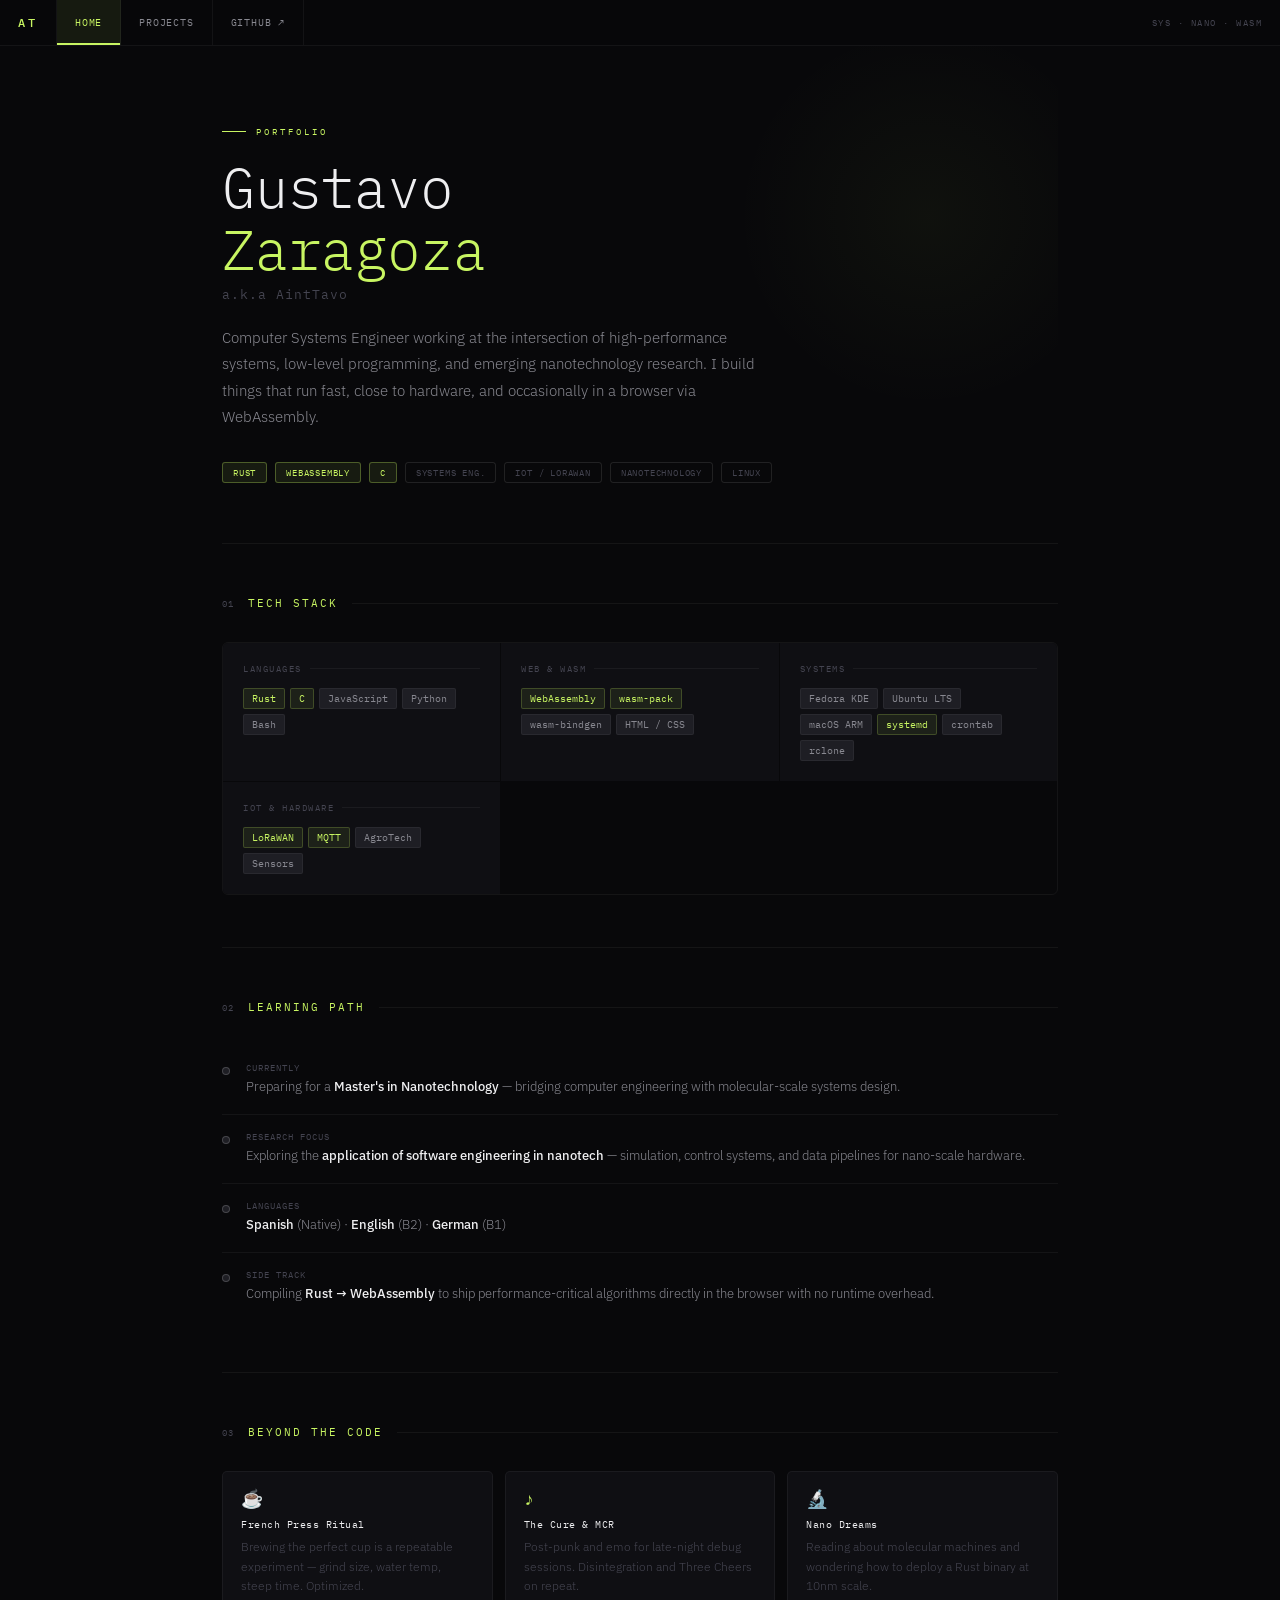
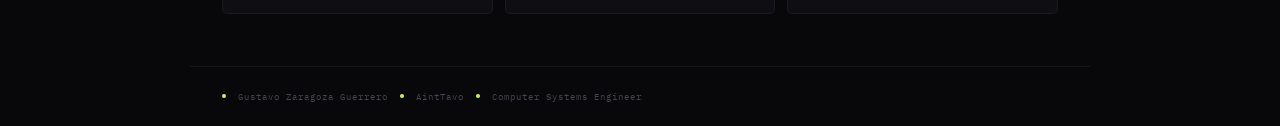
==== index.html @ f76c2859 "feat(UI): Responsivity initial, it needs more work" ====
<!DOCTYPE html>
<html lang="en">
<head>
<meta charset="UTF-8"/>
<meta name="viewport" content="width=device-width, initial-scale=1.0"/>
<title>AintTavo — Gustavo Zaragoza</title>
<link rel="icon" type="image/png" href="./docs/png/logo.png">
<link href="https://fonts.googleapis.com/css2?family=IBM+Plex+Mono:ital,wght@0,300;0,400;0,500;1,300&family=IBM+Plex+Sans:wght@300;400;500;600&display=swap" rel="stylesheet"/>
<link rel="stylesheet" href="css/index.css"/>
</head>
<body>

<header>
  <a class="logo" href="#" onclick="showPage('home');return false">AT</a>
  <nav class="nav-links">
    <a class="nav-link active" href="#" onclick="showPage('home');return false">Home</a>
    <a class="nav-link" href="#" onclick="showPage('projects');return false">Projects</a>
    <a class="nav-link" href="https://github.com/AintTavo" target="_blank">GitHub ↗</a>
  </nav>
  <div class="nav-right">SYS · NANO · WASM</div>
  <button class="burger-btn" id="burger-btn" aria-label="Menu" onclick="toggleBurger()">
    <span></span><span></span><span></span>
  </button>
</header>

<!-- Mobile overlay menu -->
<div class="mobile-menu" id="mobile-menu">
  <a class="mobile-menu-link active" href="#" id="mob-home" onclick="mobileNav('home');return false">Home</a>
  <a class="mobile-menu-link" href="#" id="mob-projects" onclick="mobileNav('projects');return false">Projects</a>
  <a class="mobile-menu-link" href="https://github.com/AintTavo" target="_blank">GitHub ↗</a>
</div>

<!-- ══════════════ HOME ══════════════ -->
<div id="page-home" class="page active">
<div class="home-wrap">

  <section class="hero">
    <div class="hero-tag">Portfolio</div>
    <div class="hero-name">Gustavo<br><span>Zaragoza</span></div>
    <div class="hero-aka">a.k.a AintTavo</div>
    <p class="hero-desc">
      Computer Systems Engineer working at the intersection of high-performance systems, low-level programming, and emerging nanotechnology research. I build things that run fast, close to hardware, and occasionally in a browser via WebAssembly.
    </p>
    <div class="hero-badges">
      <span class="badge hi">Rust</span>
      <span class="badge hi">WebAssembly</span>
      <span class="badge hi">C</span>
      <span class="badge">Systems Eng.</span>
      <span class="badge">IoT / LoRaWAN</span>
      <span class="badge">Nanotechnology</span>
      <span class="badge">Linux</span>
    </div>
  </section>

  <section class="section">
    <div class="sec-header">
      <span class="sec-num">01</span>
      <span class="sec-title">Tech Stack</span>
      <div class="sec-line"></div>
    </div>
    <div class="skills-grid">
      <div class="skill-block fade-up">
        <div class="skill-block-title">Languages</div>
        <div class="skill-tags">
          <span class="skill-tag accent">Rust</span>
          <span class="skill-tag accent">C</span>
          <span class="skill-tag">JavaScript</span>
          <span class="skill-tag">Python</span>
          <span class="skill-tag">Bash</span>
        </div>
      </div>
      <div class="skill-block fade-up">
        <div class="skill-block-title">Web & WASM</div>
        <div class="skill-tags">
          <span class="skill-tag accent">WebAssembly</span>
          <span class="skill-tag accent">wasm-pack</span>
          <span class="skill-tag">wasm-bindgen</span>
          <span class="skill-tag">HTML / CSS</span>
        </div>
      </div>
      <div class="skill-block fade-up">
        <div class="skill-block-title">Systems</div>
        <div class="skill-tags">
          <span class="skill-tag">Fedora KDE</span>
          <span class="skill-tag">Ubuntu LTS</span>
          <span class="skill-tag">macOS ARM</span>
          <span class="skill-tag accent">systemd</span>
          <span class="skill-tag">crontab</span>
          <span class="skill-tag">rclone</span>
        </div>
      </div>
      <div class="skill-block fade-up">
        <div class="skill-block-title">IoT & Hardware</div>
        <div class="skill-tags">
          <span class="skill-tag accent">LoRaWAN</span>
          <span class="skill-tag accent">MQTT</span>
          <span class="skill-tag">AgroTech</span>
          <span class="skill-tag">Sensors</span>
        </div>
      </div>
    </div>
  </section>

  <section class="section">
    <div class="sec-header">
      <span class="sec-num">02</span>
      <span class="sec-title">Learning Path</span>
      <div class="sec-line"></div>
    </div>
    <div class="path-list">
      <div class="path-item fade-up">
        <div class="path-dot"></div>
        <div>
          <div class="path-label">Currently</div>
          <div class="path-text">Preparing for a <strong>Master's in Nanotechnology</strong> — bridging computer engineering with molecular-scale systems design.</div>
        </div>
      </div>
      <div class="path-item fade-up">
        <div class="path-dot"></div>
        <div>
          <div class="path-label">Research Focus</div>
          <div class="path-text">Exploring the <strong>application of software engineering in nanotech</strong> — simulation, control systems, and data pipelines for nano-scale hardware.</div>
        </div>
      </div>
      <div class="path-item fade-up">
        <div class="path-dot"></div>
        <div>
          <div class="path-label">Languages</div>
          <div class="path-text"><strong>Spanish</strong> (Native) · <strong>English</strong> (B2) · <strong>German</strong> (B1)</div>
        </div>
      </div>
      <div class="path-item fade-up">
        <div class="path-dot"></div>
        <div>
          <div class="path-label">Side Track</div>
          <div class="path-text">Compiling <strong>Rust → WebAssembly</strong> to ship performance-critical algorithms directly in the browser with no runtime overhead.</div>
        </div>
      </div>
    </div>
  </section>

  <section class="section">
    <div class="sec-header">
      <span class="sec-num">03</span>
      <span class="sec-title">Beyond the Code</span>
      <div class="sec-line"></div>
    </div>
    <div class="beyond-grid">
      <div class="beyond-card fade-up">
        <div class="beyond-icon">☕</div>
        <div class="beyond-title">French Press Ritual</div>
        <div class="beyond-text">Brewing the perfect cup is a repeatable experiment — grind size, water temp, steep time. Optimized.</div>
      </div>
      <div class="beyond-card fade-up">
        <div class="beyond-icon">♪</div>
        <div class="beyond-title">The Cure & MCR</div>
        <div class="beyond-text">Post-punk and emo for late-night debug sessions. Disintegration and Three Cheers on repeat.</div>
      </div>
      <div class="beyond-card fade-up">
        <div class="beyond-icon">🔬</div>
        <div class="beyond-title">Nano Dreams</div>
        <div class="beyond-text">Reading about molecular machines and wondering how to deploy a Rust binary at 10nm scale.</div>
      </div>
    </div>
  </section>

</div>
<div class="footer">
  <div class="footer-dot"></div>
  <span>Gustavo Zaragoza Guerrero</span>
  <div class="footer-dot"></div>
  <span>AintTavo</span>
  <div class="footer-dot"></div>
  <span>Computer Systems Engineer</span>
</div>
</div>

<!-- ══════════════ PROJECTS ══════════════ -->
<div id="page-projects" class="page">
<div class="proj-wrap">

  <div class="proj-header">
    <div class="proj-header-tag">Projects</div>
    <h1>WASM &amp; Systems</h1>
    <p>High-performance modules compiled from Rust, running in the browser.</p>
  </div>

  <div id="proj-grid" class="proj-grid">
    <!-- populated by JS -->
  </div>

</div>
</div>

<script src="./js/index.js"></script>
</body>
</html>
---- css/index.css ----
*,*::before,*::after{box-sizing:border-box;margin:0;padding:0}
:root{
  --bg:#08080a;--s1:#0f0f13;--s2:#161619;--s3:#1e1e24;
  --b0:rgba(255,255,255,0.05);--b1:rgba(255,255,255,0.10);--b2:rgba(255,255,255,0.18);
  --acc:#c8f562;--acc2:#a8d040;--acc-d:rgba(200,245,98,0.08);--acc-d2:rgba(200,245,98,0.14);
  --txt:#eeeef0;--txt2:#888890;--txt3:#444450;
  --mono:'IBM Plex Mono',monospace;--sans:'IBM Plex Sans',sans-serif;
}
html{scroll-behavior:smooth}
body{background:var(--bg);color:var(--txt);font-family:var(--sans);min-height:100vh;overflow-x:hidden}

/* ── NAV ── */
header{
  position:sticky;top:0;z-index:100;
  display:flex;align-items:center;
  border-bottom:1px solid var(--b0);background:rgba(8,8,10,0.92);
  backdrop-filter:blur(14px);height:46px;flex-shrink:0;
}
.logo{padding:0 18px;font-family:var(--mono);font-size:12px;font-weight:500;color:var(--acc);letter-spacing:3px;text-transform:uppercase;border-right:1px solid var(--b0);height:100%;display:flex;align-items:center;flex-shrink:0;text-decoration:none}
.nav-links{display:flex;height:100%}
.nav-link{padding:0 18px;font-family:var(--mono);font-size:10px;color:var(--txt2);text-decoration:none;border-right:1px solid var(--b0);height:100%;letter-spacing:0.8px;transition:all 0.13s;text-transform:uppercase;display:flex;align-items:center;position:relative}
.nav-link:hover{color:var(--txt);background:var(--b0)}
.nav-link.active{color:var(--acc);background:var(--acc-d)}
.nav-link.active::after{content:'';position:absolute;bottom:0;left:0;right:0;height:2px;background:var(--acc)}
.nav-right{margin-left:auto;padding:0 18px;font-family:var(--mono);font-size:9px;color:var(--txt3);letter-spacing:1.5px}

/* ── PAGES ── */
.page{display:none}.page.active{display:block}

/* ════════════════════════════════
   HOME PAGE
════════════════════════════════ */
.home-wrap{
  max-width:900px;margin:0 auto;padding:0 2rem;
}

/* HERO */
.hero{
  padding:80px 0 60px;
  border-bottom:1px solid var(--b0);
  position:relative;
  overflow:hidden;
}
.hero::before{
  content:'';position:absolute;top:-40px;right:-80px;
  width:420px;height:420px;
  background:radial-gradient(circle, rgba(200,245,98,0.04) 0%, transparent 65%);
  pointer-events:none;
}
.hero-tag{
  font-family:var(--mono);font-size:9px;color:var(--acc);
  letter-spacing:3px;text-transform:uppercase;margin-bottom:20px;
  display:flex;align-items:center;gap:10px;
}
.hero-tag::before{content:'';width:24px;height:1px;background:var(--acc)}
.hero-name{
  font-family:var(--mono);font-size:clamp(32px,5vw,56px);font-weight:300;
  color:var(--txt);letter-spacing:-1px;line-height:1.1;margin-bottom:6px;
}
.hero-name span{color:var(--acc)}
.hero-aka{
  font-family:var(--mono);font-size:13px;color:var(--txt3);
  letter-spacing:1px;margin-bottom:22px;
}
.hero-desc{
  font-family:var(--sans);font-size:15px;color:var(--txt2);
  max-width:560px;line-height:1.75;font-weight:300;
  margin-bottom:32px;
}
.hero-badges{display:flex;gap:8px;flex-wrap:wrap}
.badge{
  font-family:var(--mono);font-size:9px;letter-spacing:0.8px;text-transform:uppercase;
  padding:4px 10px;border-radius:3px;border:1px solid var(--b1);color:var(--txt3);
  transition:all 0.13s;
}
.badge.hi{border-color:rgba(200,245,98,0.3);color:var(--acc);background:var(--acc-d)}

/* SECTION */
.section{padding:52px 0;border-bottom:1px solid var(--b0)}
.section:last-child{border-bottom:none}
.sec-header{display:flex;align-items:center;gap:14px;margin-bottom:32px}
.sec-num{font-family:var(--mono);font-size:9px;color:var(--txt3);letter-spacing:1px}
.sec-title{font-family:var(--mono);font-size:11px;color:var(--acc);letter-spacing:2px;text-transform:uppercase}
.sec-line{flex:1;height:1px;background:var(--b0)}

/* SKILLS GRID */
.skills-grid{display:grid;grid-template-columns:repeat(auto-fit,minmax(220px,1fr));gap:1px;border:1px solid var(--b0);border-radius:6px;overflow:hidden}
.skill-block{
  background:var(--s1);padding:20px;
  transition:background 0.13s;
}
.skill-block:hover{background:var(--s2)}
.skill-block-title{
  font-family:var(--mono);font-size:9px;color:var(--txt3);
  letter-spacing:1.5px;text-transform:uppercase;margin-bottom:14px;
  display:flex;align-items:center;gap:8px;
}
.skill-block-title::after{content:'';flex:1;height:1px;background:var(--b0)}
.skill-tags{display:flex;flex-wrap:wrap;gap:5px}
.skill-tag{
  font-family:var(--mono);font-size:10px;color:var(--txt2);
  background:var(--s3);border:1px solid var(--b0);
  padding:3px 8px;border-radius:2px;transition:all 0.12s;
}
.skill-tag.accent{color:var(--acc);border-color:rgba(200,245,98,0.2);background:var(--acc-d)}
.skill-tag:hover{border-color:var(--b2);color:var(--txt)}

/* LEARNING PATH */
.path-list{display:flex;flex-direction:column;gap:0}
.path-item{
  display:flex;align-items:flex-start;gap:16px;
  padding:16px 0;border-bottom:1px solid var(--b0);
}
.path-item:last-child{border-bottom:none}
.path-dot{
  width:8px;height:8px;border-radius:50%;background:var(--s3);
  border:1px solid var(--b2);flex-shrink:0;margin-top:5px;
  transition:all 0.13s;
}
.path-item:hover .path-dot{background:var(--acc);border-color:var(--acc)}
.path-label{font-family:var(--mono);font-size:9px;color:var(--txt3);letter-spacing:1px;text-transform:uppercase;margin-bottom:4px}
.path-text{font-family:var(--sans);font-size:13px;color:var(--txt2);font-weight:300;line-height:1.6}
.path-text strong{color:var(--txt);font-weight:500}

/* BEYOND */
.beyond-grid{display:grid;grid-template-columns:repeat(auto-fit,minmax(200px,1fr));gap:12px}
.beyond-card{
  background:var(--s1);border:1px solid var(--b0);border-radius:5px;
  padding:18px;transition:all 0.13s;
}
.beyond-card:hover{border-color:var(--b1);background:var(--s2)}
.beyond-icon{font-family:var(--mono);font-size:18px;color:var(--acc);margin-bottom:10px;line-height:1}
.beyond-title{font-family:var(--mono);font-size:10px;color:var(--txt);letter-spacing:0.5px;margin-bottom:6px}
.beyond-text{font-family:var(--sans);font-size:12px;color:var(--txt3);font-weight:300;line-height:1.6}

/* FOOTER */
.footer{
  border-top:1px solid var(--b0);padding:24px 2rem;
  display:flex;align-items:center;gap:12px;
  font-family:var(--mono);font-size:9px;color:var(--txt3);letter-spacing:1px;
  max-width:900px;margin:0 auto;
}
.footer-dot{width:4px;height:4px;border-radius:50%;background:var(--acc)}

/* ════════════════════════════════
   PROJECTS PAGE
════════════════════════════════ */
.proj-wrap{max-width:900px;margin:0 auto;padding:0 2rem}
.proj-header{padding:48px 0 36px;border-bottom:1px solid var(--b0)}
.proj-header-tag{font-family:var(--mono);font-size:9px;color:var(--acc);letter-spacing:3px;text-transform:uppercase;margin-bottom:14px;display:flex;align-items:center;gap:10px}
.proj-header-tag::before{content:'';width:24px;height:1px;background:var(--acc)}
.proj-header h1{font-family:var(--mono);font-size:28px;font-weight:300;color:var(--txt);letter-spacing:-0.5px;margin-bottom:8px}
.proj-header p{font-family:var(--sans);font-size:13px;color:var(--txt3);font-weight:300}

.proj-grid{padding:32px 0;display:flex;flex-direction:column;gap:1px;border:1px solid var(--b0);border-radius:6px;overflow:hidden;margin-top:28px}
.proj-card{
  background:var(--s1);padding:22px 24px;
  display:flex;align-items:center;gap:20px;
  transition:background 0.13s;text-decoration:none;color:inherit;
  border-bottom:1px solid var(--b0);position:relative;overflow:hidden;
}
.proj-card:last-child{border-bottom:none}
.proj-card::after{
  content:'';position:absolute;left:0;top:0;bottom:0;width:2px;
  background:var(--acc);transform:scaleY(0);transition:transform 0.15s;transform-origin:bottom;
}
.proj-card:hover{background:var(--s2)}
.proj-card:hover::after{transform:scaleY(1)}
.proj-icon{
  width:40px;height:40px;border-radius:4px;
  background:var(--s3);border:1px solid var(--b1);
  display:flex;align-items:center;justify-content:center;
  font-family:var(--mono);font-size:11px;color:var(--acc);
  flex-shrink:0;transition:all 0.13s;letter-spacing:0.5px;
}
.proj-card:hover .proj-icon{border-color:rgba(200,245,98,0.3);background:var(--acc-d)}
.proj-info{flex:1;min-width:0}
.proj-name{font-family:var(--mono);font-size:13px;color:var(--txt);font-weight:500;margin-bottom:4px;letter-spacing:0.2px}
.proj-desc{font-family:var(--sans);font-size:12px;color:var(--txt3);font-weight:300;line-height:1.5;white-space:nowrap;overflow:hidden;text-overflow:ellipsis}
.proj-tags{display:flex;gap:5px;margin-top:7px;flex-wrap:wrap}
.proj-tag{font-family:var(--mono);font-size:8px;color:var(--txt3);background:var(--s3);border:1px solid var(--b0);padding:2px 7px;border-radius:2px;letter-spacing:0.5px;text-transform:uppercase}
.proj-tag.wasm{color:var(--acc);border-color:rgba(200,245,98,0.2);background:var(--acc-d)}
.proj-arrow{font-family:var(--mono);font-size:16px;color:var(--txt3);flex-shrink:0;transition:all 0.13s}
.proj-card:hover .proj-arrow{color:var(--acc);transform:translateX(3px)}
.proj-empty{padding:48px 24px;text-align:center;font-family:var(--mono);font-size:11px;color:var(--txt3);line-height:2;letter-spacing:0.5px}

/* ── ANIMATIONS ── */
@keyframes fadeUp{from{opacity:0;transform:translateY(12px)}to{opacity:1;transform:translateY(0)}}
.fade-up{opacity:0;animation:fadeUp 0.4s ease forwards}
.fade-up:nth-child(1){animation-delay:0.05s}
.fade-up:nth-child(2){animation-delay:0.12s}
.fade-up:nth-child(3){animation-delay:0.19s}
.fade-up:nth-child(4){animation-delay:0.26s}
.fade-up:nth-child(5){animation-delay:0.33s}
.fade-up:nth-child(6){animation-delay:0.40s}

/* ── BURGER MENU ── */
.burger-btn{
  display:none;flex-direction:column;justify-content:center;align-items:center;
  width:46px;height:46px;cursor:pointer;border:none;background:transparent;
  gap:5px;flex-shrink:0;margin-left:auto;
}
.burger-btn span{
  display:block;width:18px;height:1px;background:var(--txt2);
  transition:all 0.2s ease;transform-origin:center;
}
.burger-btn.open span:nth-child(1){transform:translateY(6px) rotate(45deg)}
.burger-btn.open span:nth-child(2){opacity:0;transform:scaleX(0)}
.burger-btn.open span:nth-child(3){transform:translateY(-6px) rotate(-45deg)}

.mobile-menu{
  display:none;position:fixed;top:46px;left:0;right:0;bottom:0;
  background:rgba(8,8,10,0.97);backdrop-filter:blur(20px);
  z-index:99;flex-direction:column;padding:0;
  border-top:1px solid var(--b0);
  overflow-y:auto;
}
.mobile-menu.open{display:flex}
.mobile-menu-link{
  padding:18px 24px;font-family:var(--mono);font-size:11px;
  color:var(--txt2);text-decoration:none;letter-spacing:1.5px;
  text-transform:uppercase;border-bottom:1px solid var(--b0);
  display:flex;align-items:center;gap:12px;transition:all 0.13s;
}
.mobile-menu-link:hover,.mobile-menu-link.active{color:var(--acc);background:var(--acc-d)}
.mobile-menu-link::before{content:'→';color:var(--txt3);font-size:10px;transition:color 0.13s}
.mobile-menu-link:hover::before,.mobile-menu-link.active::before{color:var(--acc)}

/* ── RESPONSIVE: TABLET (768px) ── */
@media (max-width:900px){
  .home-wrap,.proj-wrap{padding:0 1.25rem}
  .hero{padding:52px 0 40px}
  .hero-name{font-size:clamp(28px,6vw,44px)}
  .skills-grid{grid-template-columns:repeat(2,1fr)}
  .beyond-grid{grid-template-columns:repeat(2,1fr)}
  .footer{flex-wrap:wrap;gap:8px}
}

/* ── RESPONSIVE: MOBILE (640px) ── */
@media (max-width:640px){
  /* Nav: show burger, hide desktop links */
  .nav-links{display:none}
  .nav-right{display:none}
  .burger-btn{display:flex}

  .home-wrap,.proj-wrap{padding:0 1rem}

  .hero{padding:36px 0 28px}
  .hero-name{font-size:clamp(26px,8vw,40px)}
  .hero-desc{font-size:13px}
  .hero-badges{gap:6px}

  .section{padding:32px 0}
  .skills-grid{grid-template-columns:1fr}
  .beyond-grid{grid-template-columns:1fr}

  .proj-header{padding:32px 0 24px}
  .proj-header h1{font-size:20px}
  .proj-card{padding:16px}
  .proj-desc{white-space:normal}

  .footer{padding:16px 1rem;flex-wrap:wrap;gap:8px}
}
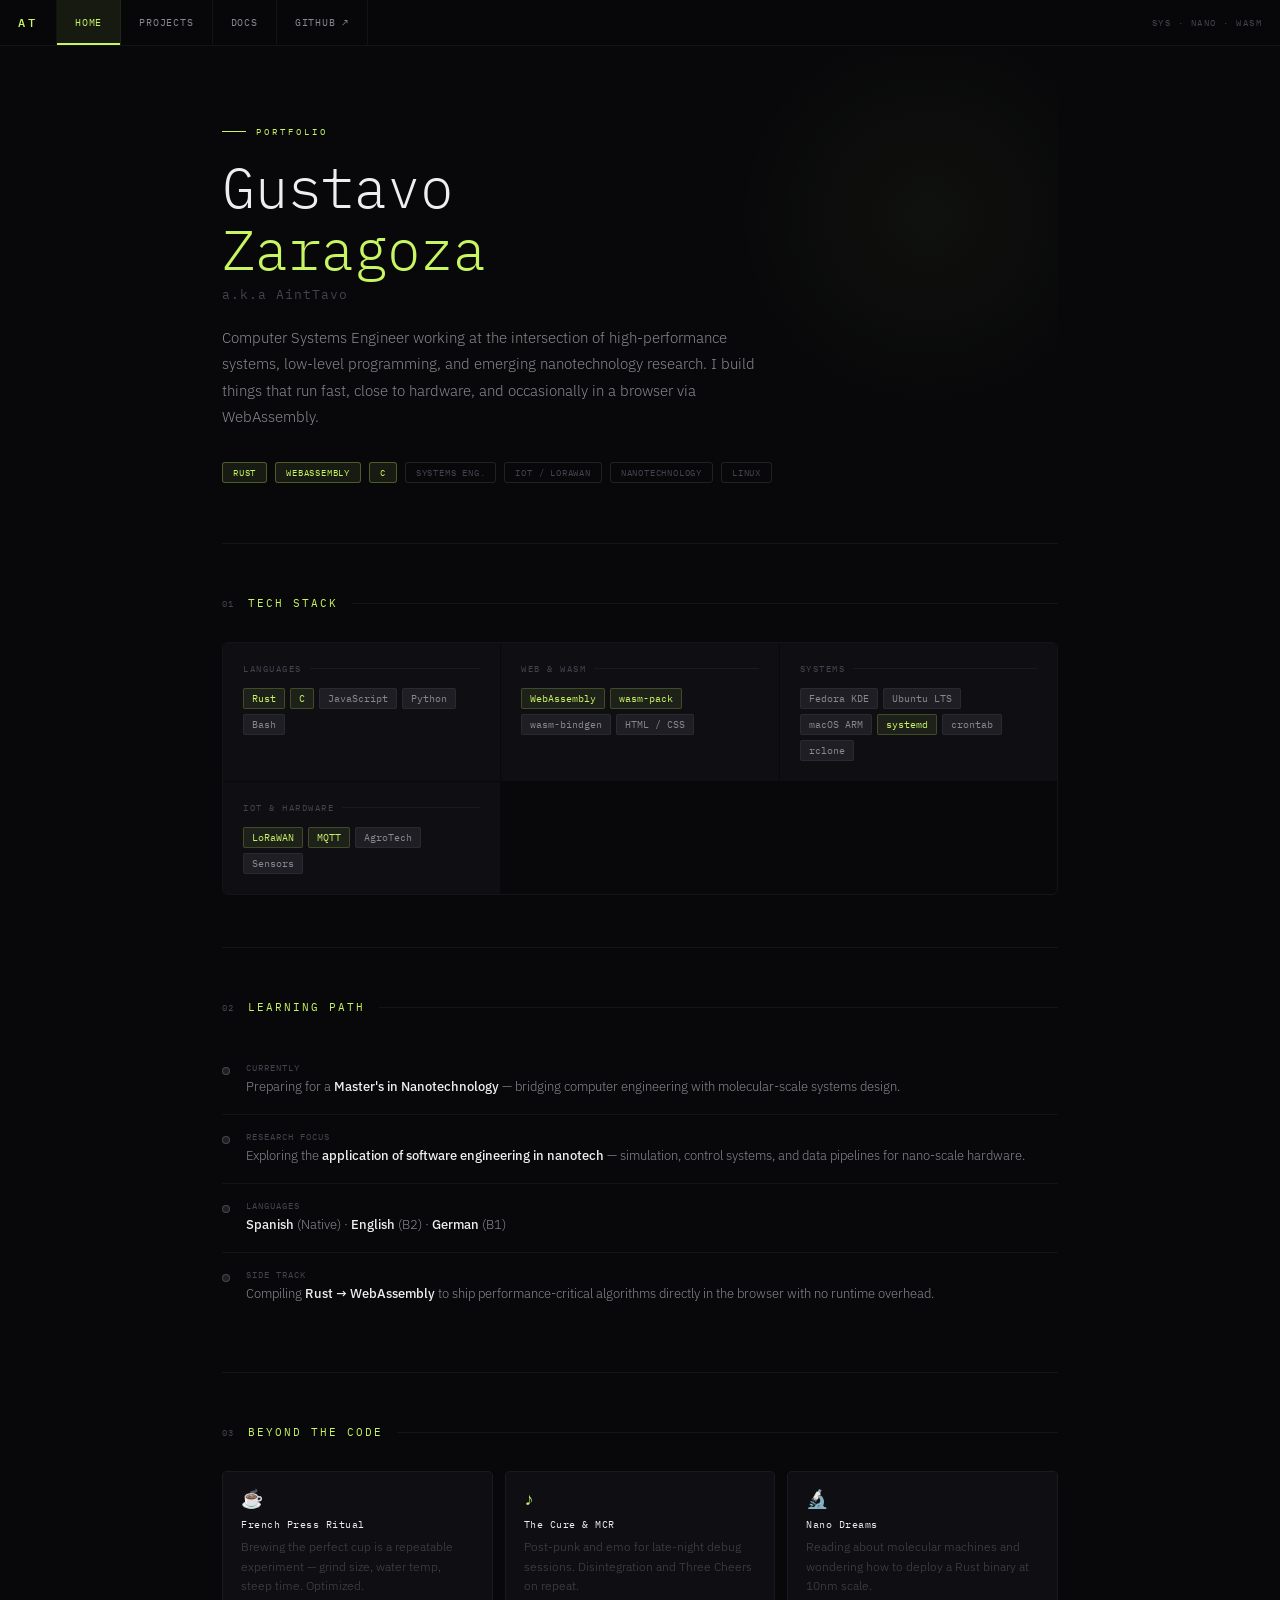
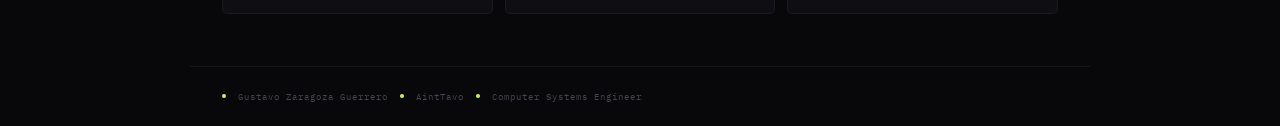
==== commit 350874c7: "feat: Docs" ====
--- a/index.html
+++ b/index.html
@@ -15,6 +15,7 @@
   <nav class="nav-links">
     <a class="nav-link active" href="#" onclick="showPage('home');return false">Home</a>
     <a class="nav-link" href="#" onclick="showPage('projects');return false">Projects</a>
+    <a class="nav-link" href="#" onclick="showPage('docs');return false">Docs</a>
     <a class="nav-link" href="https://github.com/AintTavo" target="_blank">GitHub ↗</a>
   </nav>
   <div class="nav-right">SYS · NANO · WASM</div>
@@ -27,6 +28,7 @@
 <div class="mobile-menu" id="mobile-menu">
   <a class="mobile-menu-link active" href="#" id="mob-home" onclick="mobileNav('home');return false">Home</a>
   <a class="mobile-menu-link" href="#" id="mob-projects" onclick="mobileNav('projects');return false">Projects</a>
+  <a class="mobile-menu-link" href="#" id="mob-docs" onclick="mobileNav('docs');return false">Docs</a>
   <a class="mobile-menu-link" href="https://github.com/AintTavo" target="_blank">GitHub ↗</a>
 </div>
 
@@ -192,6 +194,62 @@
 </div>
 </div>
 
+<!-- ══════════════ DOCS ══════════════ -->
+<div id="page-docs" class="page">
+<div class="docs-wrap">
+
+  <div class="docs-header">
+    <div class="docs-header-tag">Documents</div>
+    <h1>Curriculum &amp; Certifications</h1>
+    <p>Official documents, language certificates and technical credentials.</p>
+  </div>
+
+  <!-- CV BLOCK -->
+  <div class="cv-block">
+    <div class="cv-block-left">
+      <div class="cv-icon-wrap">
+        <img src="./docs/png/cv-icon.png" alt="CV" class="cv-logo" onerror="this.style.display='none';this.nextElementSibling.style.display='flex'"/>
+        <div class="cv-logo-fallback">CV</div>
+      </div>
+      <div class="cv-meta">
+        <div class="cv-label">Curriculum Vitae</div>
+        <div class="cv-name">Gustavo Zaragoza Guerrero</div>
+        <div class="cv-desc">Computer Systems Engineer · Rust · IoT</div>
+      </div>
+    </div>
+    <a class="cv-btn" href="./docs/pdf/cv.pdf" target="_blank">
+      <span class="cv-btn-icon">↓</span>
+      <span>Open CV</span>
+    </a>
+  </div>
+
+  <!-- LANGUAGE CERTS -->
+  <div class="docs-section">
+    <div class="docs-sec-header">
+      <span class="docs-sec-num">01</span>
+      <span class="docs-sec-title">Language Certificates</span>
+      <div class="docs-sec-line"></div>
+    </div>
+    <div id="lang-cert-grid" class="cert-grid">
+      <!-- populated by JS -->
+    </div>
+  </div>
+
+  <!-- TECHNICAL CERTS -->
+  <div class="docs-section">
+    <div class="docs-sec-header">
+      <span class="docs-sec-num">02</span>
+      <span class="docs-sec-title">Certifications</span>
+      <div class="docs-sec-line"></div>
+    </div>
+    <div id="tech-cert-grid" class="cert-grid">
+      <!-- populated by JS -->
+    </div>
+  </div>
+
+</div>
+</div>
+
 <script src="./js/index.js"></script>
 </body>
 </html>
--- a/css/index.css
+++ b/css/index.css
@@ -260,4 +260,126 @@
   .proj-desc{white-space:normal}
 
   .footer{padding:16px 1rem;flex-wrap:wrap;gap:8px}
+}
+/* ════════════════════════════════
+   DOCS PAGE
+════════════════════════════════ */
+.docs-wrap{max-width:900px;margin:0 auto;padding:0 2rem}
+
+.docs-header{padding:48px 0 36px;border-bottom:1px solid var(--b0)}
+.docs-header-tag{font-family:var(--mono);font-size:9px;color:var(--acc);letter-spacing:3px;text-transform:uppercase;margin-bottom:14px;display:flex;align-items:center;gap:10px}
+.docs-header-tag::before{content:'';width:24px;height:1px;background:var(--acc)}
+.docs-header h1{font-family:var(--mono);font-size:28px;font-weight:300;color:var(--txt);letter-spacing:-0.5px;margin-bottom:8px}
+.docs-header p{font-family:var(--sans);font-size:13px;color:var(--txt3);font-weight:300}
+
+/* ── CV BLOCK ── */
+.cv-block{
+  margin:32px 0 0;
+  background:var(--s1);border:1px solid var(--b1);border-radius:6px;
+  padding:28px 32px;
+  display:flex;align-items:center;gap:24px;
+  position:relative;overflow:hidden;
+  transition:border-color 0.15s;
+}
+.cv-block::before{
+  content:'';position:absolute;left:0;top:0;bottom:0;width:3px;
+  background:var(--acc);border-radius:3px 0 0 3px;
+}
+.cv-block:hover{border-color:rgba(200,245,98,0.25)}
+.cv-block-left{display:flex;align-items:center;gap:20px;flex:1;min-width:0}
+
+.cv-icon-wrap{flex-shrink:0;width:56px;height:56px;position:relative}
+.cv-logo{width:56px;height:56px;object-fit:contain;border-radius:6px;display:block}
+.cv-logo-fallback{
+  display:none;width:56px;height:56px;
+  background:var(--s3);border:1px solid var(--b1);border-radius:6px;
+  font-family:var(--mono);font-size:13px;font-weight:500;color:var(--acc);
+  align-items:center;justify-content:center;letter-spacing:1px;
+}
+
+.cv-meta{min-width:0}
+.cv-label{font-family:var(--mono);font-size:8px;color:var(--txt3);letter-spacing:2px;text-transform:uppercase;margin-bottom:5px}
+.cv-name{font-family:var(--mono);font-size:16px;font-weight:500;color:var(--txt);letter-spacing:0.2px;margin-bottom:5px}
+.cv-desc{font-family:var(--sans);font-size:12px;color:var(--txt3);font-weight:300;white-space:nowrap;overflow:hidden;text-overflow:ellipsis}
+
+.cv-btn{
+  flex-shrink:0;
+  display:flex;align-items:center;gap:8px;
+  padding:10px 24px;border-radius:4px;
+  border:1px solid var(--acc);
+  background:var(--acc-d);
+  color:var(--acc);
+  font-family:var(--mono);font-size:10px;font-weight:500;
+  letter-spacing:1px;text-transform:uppercase;text-decoration:none;
+  transition:all 0.14s;
+}
+.cv-btn:hover{background:var(--acc);color:#000}
+.cv-btn-icon{font-size:14px;line-height:1;transition:transform 0.14s}
+.cv-btn:hover .cv-btn-icon{transform:translateY(2px)}
+
+/* ── DOCS SECTIONS ── */
+.docs-section{padding:40px 0;border-top:1px solid var(--b0)}
+.docs-sec-header{display:flex;align-items:center;gap:14px;margin-bottom:24px}
+.docs-sec-num{font-family:var(--mono);font-size:9px;color:var(--txt3);letter-spacing:1px}
+.docs-sec-title{font-family:var(--mono);font-size:11px;color:var(--acc);letter-spacing:2px;text-transform:uppercase}
+.docs-sec-line{flex:1;height:1px;background:var(--b0)}
+
+/* ── CERT GRID ── */
+.cert-grid{
+  display:flex;flex-direction:column;gap:1px;
+  border:1px solid var(--b0);border-radius:6px;overflow:hidden;
+}
+.cert-card{
+  background:var(--s1);
+  display:flex;align-items:center;gap:18px;
+  padding:18px 22px;
+  text-decoration:none;color:inherit;
+  border-bottom:1px solid var(--b0);
+  transition:background 0.13s;
+  position:relative;overflow:hidden;
+}
+.cert-card:last-child{border-bottom:none}
+.cert-card::after{
+  content:'';position:absolute;left:0;top:0;bottom:0;width:2px;
+  background:var(--acc);transform:scaleY(0);transition:transform 0.15s;transform-origin:bottom;
+}
+.cert-card:hover{background:var(--s2)}
+.cert-card:hover::after{transform:scaleY(1)}
+
+.cert-logo-wrap{
+  flex-shrink:0;width:44px;height:44px;
+  background:var(--s3);border:1px solid var(--b1);border-radius:5px;
+  display:flex;align-items:center;justify-content:center;overflow:hidden;
+  transition:border-color 0.13s;
+}
+.cert-card:hover .cert-logo-wrap{border-color:rgba(200,245,98,0.3);background:var(--acc-d)}
+.cert-logo{width:32px;height:32px;object-fit:contain;display:block}
+.cert-logo-fallback{font-family:var(--mono);font-size:10px;color:var(--acc);letter-spacing:0.5px;text-align:center}
+
+.cert-info{flex:1;min-width:0}
+.cert-name{font-family:var(--mono);font-size:12px;color:var(--txt);font-weight:500;margin-bottom:4px;letter-spacing:0.2px}
+.cert-desc{font-family:var(--sans);font-size:12px;color:var(--txt3);font-weight:300;line-height:1.55}
+.cert-meta{display:flex;gap:6px;margin-top:6px;flex-wrap:wrap}
+.cert-tag{font-family:var(--mono);font-size:8px;color:var(--txt3);background:var(--s3);border:1px solid var(--b0);padding:2px 7px;border-radius:2px;letter-spacing:0.5px;text-transform:uppercase}
+.cert-tag.hi{color:var(--acc);border-color:rgba(200,245,98,0.2);background:var(--acc-d)}
+
+.cert-arrow{font-family:var(--mono);font-size:15px;color:var(--txt3);flex-shrink:0;transition:all 0.13s}
+.cert-card:hover .cert-arrow{color:var(--acc);transform:translateX(3px)}
+
+.cert-empty{padding:40px 24px;text-align:center;font-family:var(--mono);font-size:11px;color:var(--txt3);line-height:2;letter-spacing:0.5px}
+
+/* ── RESPONSIVE DOCS ── */
+@media (max-width:640px){
+  .docs-wrap{padding:0 1rem}
+  .docs-header{padding:32px 0 24px}
+  .docs-header h1{font-size:20px}
+  .cv-block{flex-direction:column;align-items:flex-start;padding:20px}
+  .cv-block-left{width:100%}
+  .cv-desc{white-space:normal}
+  .cv-btn{width:100%;justify-content:center}
+  .cert-card{padding:14px 16px}
+  .cert-desc{display:-webkit-box;-webkit-line-clamp:2;-webkit-box-orient:vertical;overflow:hidden}
+}
+@media (max-width:900px) and (min-width:641px){
+  .docs-wrap{padding:0 1.25rem}
 }
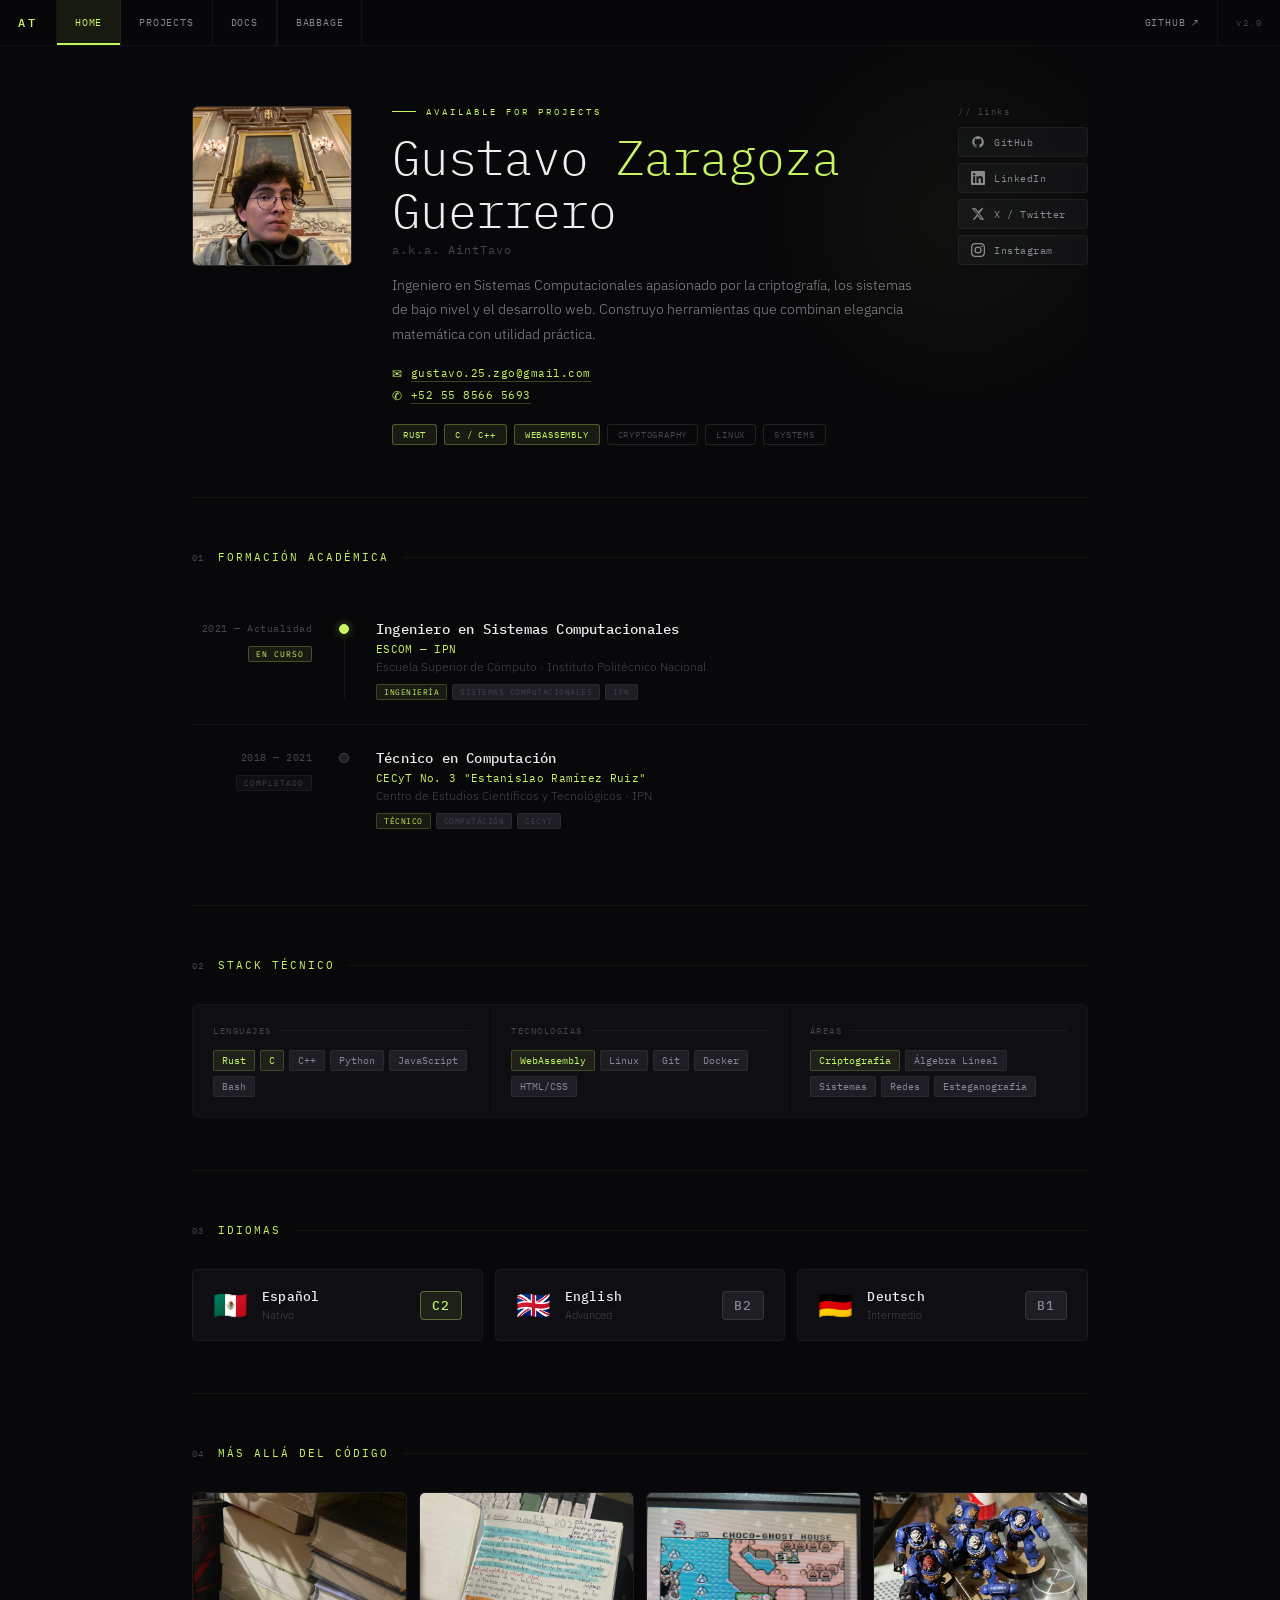
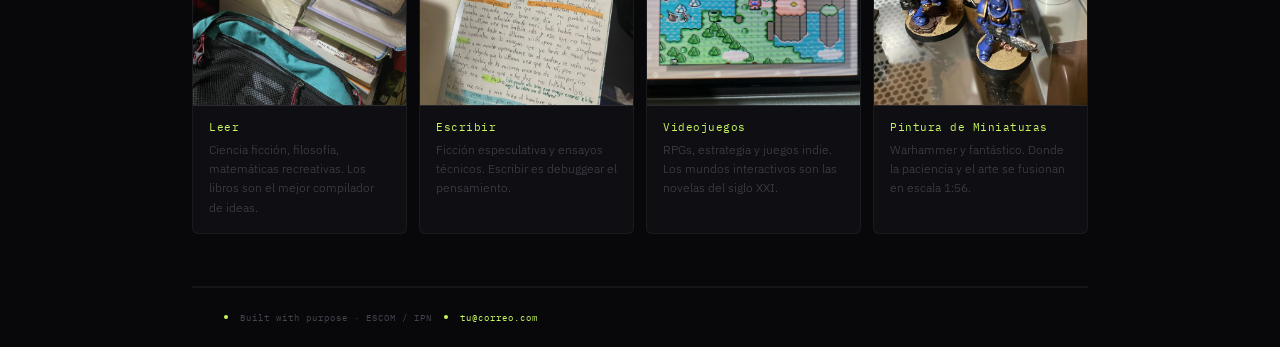
==== commit dcb39df0: "overhaul: v2.0 of the portafolio" ====
--- a/index.html
+++ b/index.html
@@ -1,253 +1,561 @@
 <!DOCTYPE html>
-<html lang="en">
+<html lang="es">
 <head>
-<meta charset="UTF-8"/>
-<meta name="viewport" content="width=device-width, initial-scale=1.0"/>
-<title>AintTavo — Gustavo Zaragoza</title>
-<link rel="icon" type="image/png" href="./docs/png/logo.png">
-<link href="https://fonts.googleapis.com/css2?family=IBM+Plex+Mono:ital,wght@0,300;0,400;0,500;1,300&family=IBM+Plex+Sans:wght@300;400;500;600&display=swap" rel="stylesheet"/>
-<link rel="stylesheet" href="css/index.css"/>
+  <meta charset="UTF-8"/>
+  <meta name="viewport" content="width=device-width,initial-scale=1"/>
+  <title>Portfolio</title>
+  <link rel="preconnect" href="https://fonts.googleapis.com"/>
+  <link rel="preconnect" href="https://fonts.gstatic.com" crossorigin/>
+  <link href="https://fonts.googleapis.com/css2?family=IBM+Plex+Mono:wght@300;400;500&family=IBM+Plex+Sans:wght@300;400;500&display=swap" rel="stylesheet"/>
+  <link rel="icon" type="image/png" href="./docs/png/logo.png">
+  <link rel="stylesheet" href="./css/index.css"/>
 </head>
 <body>
 
+<!-- ── NAV ── -->
 <header>
-  <a class="logo" href="#" onclick="showPage('home');return false">AT</a>
+  <a class="logo" href="#" onclick="showPage('home');return false;">AT</a>
   <nav class="nav-links">
-    <a class="nav-link active" href="#" onclick="showPage('home');return false">Home</a>
-    <a class="nav-link" href="#" onclick="showPage('projects');return false">Projects</a>
-    <a class="nav-link" href="#" onclick="showPage('docs');return false">Docs</a>
-    <a class="nav-link" href="https://github.com/AintTavo" target="_blank">GitHub ↗</a>
+    <a class="nav-link active" href="#">Home</a>
+    <a class="nav-link" href="#">Projects</a>
+    <a class="nav-link" href="#">Docs</a>
   </nav>
-  <div class="nav-right">SYS · NANO · WASM</div>
-  <button class="burger-btn" id="burger-btn" aria-label="Menu" onclick="toggleBurger()">
+  <!-- Charles Babbage bio tab -->
+  <a class="nav-link babbage-tab" href="#" onclick="showPage('babbage');return false;">Babbage</a>
+  <!-- Github link -->
+  <a class="nav-link nav-gh" href="https://github.com/" target="_blank">GitHub ↗</a>
+  <div class="nav-right">v2.0</div>
+  <button class="burger-btn" id="burger-btn" onclick="toggleBurger()" aria-label="Menu">
     <span></span><span></span><span></span>
   </button>
 </header>
 
-<!-- Mobile overlay menu -->
+<!-- ── MOBILE MENU ── -->
 <div class="mobile-menu" id="mobile-menu">
-  <a class="mobile-menu-link active" href="#" id="mob-home" onclick="mobileNav('home');return false">Home</a>
-  <a class="mobile-menu-link" href="#" id="mob-projects" onclick="mobileNav('projects');return false">Projects</a>
-  <a class="mobile-menu-link" href="#" id="mob-docs" onclick="mobileNav('docs');return false">Docs</a>
-  <a class="mobile-menu-link" href="https://github.com/AintTavo" target="_blank">GitHub ↗</a>
+  <a class="mobile-menu-link active" id="mob-home" href="#" onclick="mobileNav('home')">Home</a>
+  <a class="mobile-menu-link" id="mob-projects" href="#" onclick="mobileNav('projects')">Projects</a>
+  <a class="mobile-menu-link" id="mob-docs" href="#" onclick="mobileNav('docs')">Docs</a>
+  <a class="mobile-menu-link" id="mob-babbage" href="#" onclick="mobileNav('babbage')">Babbage</a>
+  <a class="mobile-menu-link" href="https://github.com/" target="_blank">GitHub ↗</a>
 </div>
 
-<!-- ══════════════ HOME ══════════════ -->
-<div id="page-home" class="page active">
-<div class="home-wrap">
-
-  <section class="hero">
-    <div class="hero-tag">Portfolio</div>
-    <div class="hero-name">Gustavo<br><span>Zaragoza</span></div>
-    <div class="hero-aka">a.k.a AintTavo</div>
-    <p class="hero-desc">
-      Computer Systems Engineer working at the intersection of high-performance systems, low-level programming, and emerging nanotechnology research. I build things that run fast, close to hardware, and occasionally in a browser via WebAssembly.
-    </p>
-    <div class="hero-badges">
-      <span class="badge hi">Rust</span>
-      <span class="badge hi">WebAssembly</span>
-      <span class="badge hi">C</span>
-      <span class="badge">Systems Eng.</span>
-      <span class="badge">IoT / LoRaWAN</span>
-      <span class="badge">Nanotechnology</span>
-      <span class="badge">Linux</span>
-    </div>
-  </section>
-
-  <section class="section">
-    <div class="sec-header">
-      <span class="sec-num">01</span>
-      <span class="sec-title">Tech Stack</span>
-      <div class="sec-line"></div>
-    </div>
-    <div class="skills-grid">
-      <div class="skill-block fade-up">
-        <div class="skill-block-title">Languages</div>
-        <div class="skill-tags">
-          <span class="skill-tag accent">Rust</span>
-          <span class="skill-tag accent">C</span>
-          <span class="skill-tag">JavaScript</span>
-          <span class="skill-tag">Python</span>
-          <span class="skill-tag">Bash</span>
-        </div>
-      </div>
-      <div class="skill-block fade-up">
-        <div class="skill-block-title">Web & WASM</div>
-        <div class="skill-tags">
-          <span class="skill-tag accent">WebAssembly</span>
-          <span class="skill-tag accent">wasm-pack</span>
-          <span class="skill-tag">wasm-bindgen</span>
-          <span class="skill-tag">HTML / CSS</span>
-        </div>
-      </div>
-      <div class="skill-block fade-up">
-        <div class="skill-block-title">Systems</div>
-        <div class="skill-tags">
-          <span class="skill-tag">Fedora KDE</span>
-          <span class="skill-tag">Ubuntu LTS</span>
-          <span class="skill-tag">macOS ARM</span>
-          <span class="skill-tag accent">systemd</span>
-          <span class="skill-tag">crontab</span>
-          <span class="skill-tag">rclone</span>
-        </div>
-      </div>
-      <div class="skill-block fade-up">
-        <div class="skill-block-title">IoT & Hardware</div>
-        <div class="skill-tags">
-          <span class="skill-tag accent">LoRaWAN</span>
-          <span class="skill-tag accent">MQTT</span>
-          <span class="skill-tag">AgroTech</span>
-          <span class="skill-tag">Sensors</span>
-        </div>
-      </div>
-    </div>
-  </section>
-
-  <section class="section">
-    <div class="sec-header">
-      <span class="sec-num">02</span>
-      <span class="sec-title">Learning Path</span>
-      <div class="sec-line"></div>
-    </div>
-    <div class="path-list">
-      <div class="path-item fade-up">
-        <div class="path-dot"></div>
-        <div>
-          <div class="path-label">Currently</div>
-          <div class="path-text">Preparing for a <strong>Master's in Nanotechnology</strong> — bridging computer engineering with molecular-scale systems design.</div>
-        </div>
-      </div>
-      <div class="path-item fade-up">
-        <div class="path-dot"></div>
-        <div>
-          <div class="path-label">Research Focus</div>
-          <div class="path-text">Exploring the <strong>application of software engineering in nanotech</strong> — simulation, control systems, and data pipelines for nano-scale hardware.</div>
-        </div>
-      </div>
-      <div class="path-item fade-up">
-        <div class="path-dot"></div>
-        <div>
-          <div class="path-label">Languages</div>
-          <div class="path-text"><strong>Spanish</strong> (Native) · <strong>English</strong> (B2) · <strong>German</strong> (B1)</div>
-        </div>
-      </div>
-      <div class="path-item fade-up">
-        <div class="path-dot"></div>
-        <div>
-          <div class="path-label">Side Track</div>
-          <div class="path-text">Compiling <strong>Rust → WebAssembly</strong> to ship performance-critical algorithms directly in the browser with no runtime overhead.</div>
-        </div>
-      </div>
-    </div>
-  </section>
-
-  <section class="section">
-    <div class="sec-header">
-      <span class="sec-num">03</span>
-      <span class="sec-title">Beyond the Code</span>
-      <div class="sec-line"></div>
-    </div>
-    <div class="beyond-grid">
-      <div class="beyond-card fade-up">
-        <div class="beyond-icon">☕</div>
-        <div class="beyond-title">French Press Ritual</div>
-        <div class="beyond-text">Brewing the perfect cup is a repeatable experiment — grind size, water temp, steep time. Optimized.</div>
-      </div>
-      <div class="beyond-card fade-up">
-        <div class="beyond-icon">♪</div>
-        <div class="beyond-title">The Cure & MCR</div>
-        <div class="beyond-text">Post-punk and emo for late-night debug sessions. Disintegration and Three Cheers on repeat.</div>
-      </div>
-      <div class="beyond-card fade-up">
-        <div class="beyond-icon">🔬</div>
-        <div class="beyond-title">Nano Dreams</div>
-        <div class="beyond-text">Reading about molecular machines and wondering how to deploy a Rust binary at 10nm scale.</div>
-      </div>
-    </div>
-  </section>
-
+<!-- ════════════════════════════════
+     HOME PAGE
+════════════════════════════════ -->
+<div class="page active" id="page-home">
+  <div class="home-wrap">
+
+    <!-- HERO -->
+    <section class="hero">
+      <!-- Hero layout: foto izq | nombre+desc | redes der -->
+      <div class="hero-layout">
+
+        <!-- Foto de perfil -->
+        <div class="hero-photo-col">
+          <div class="hero-photo-wrap">
+            <!-- Reemplaza src con tu imagen -->
+            <img class="hero-photo" src="./docs/png/me.png" alt="Foto de perfil"
+              onerror="this.style.display='none';this.nextElementSibling.style.display='flex'"/>
+            <div class="hero-photo-fallback">
+              <span>IMG</span>
+            </div>
+          </div>
+        </div>
+
+        <!-- Nombre + descripción (centro) -->
+        <div class="hero-center-col">
+          <div class="hero-tag">available for projects</div>
+          <h1 class="hero-name">Gustavo <span>Zaragoza</span><br/>Guerrero</h1>
+          <div class="hero-aka">a.k.a. AintTavo</div>
+          <p class="hero-desc">
+            Ingeniero en Sistemas Computacionales apasionado por la criptografía,
+            los sistemas de bajo nivel y el desarrollo web. Construyo herramientas
+            que combinan elegancia matemática con utilidad práctica.
+          </p>
+          <!-- Contacto -->
+          <div class="hero-contact">
+            <a class="contact-item" href="mailto:gustavo.25.zgo@gmail.com">
+              <span class="contact-icon">✉</span>
+              <span class="contact-text">gustavo.25.zgo@gmail.com</span>
+            </a>
+            <a class="contact-item" href="tel:+525585665693">
+              <span class="contact-icon">✆</span>
+              <span class="contact-text">+52 55 8566 5693</span>
+            </a>
+          </div>
+          <div class="hero-badges">
+            <span class="badge hi">Rust</span>
+            <span class="badge hi">C / C++</span>
+            <span class="badge hi">WebAssembly</span>
+            <span class="badge">Cryptography</span>
+            <span class="badge">Linux</span>
+            <span class="badge">Systems</span>
+          </div>
+        </div>
+
+        <!-- Redes sociales (derecha) -->
+        <div class="hero-social-col">
+          <div class="social-label">// links</div>
+          <div class="social-btns">
+            <a class="social-btn" href="https://github.com/AintTavo" target="_blank" title="GitHub">
+              <svg class="social-icon" viewBox="0 0 24 24" fill="currentColor"><path d="M12 2C6.477 2 2 6.484 2 12.017c0 4.425 2.865 8.18 6.839 9.504.5.092.682-.217.682-.483 0-.237-.008-.868-.013-1.703-2.782.605-3.369-1.343-3.369-1.343-.454-1.158-1.11-1.466-1.11-1.466-.908-.62.069-.608.069-.608 1.003.07 1.531 1.032 1.531 1.032.892 1.53 2.341 1.088 2.91.832.092-.647.35-1.088.636-1.338-2.22-.253-4.555-1.113-4.555-4.951 0-1.093.39-1.988 1.029-2.688-.103-.253-.446-1.272.098-2.65 0 0 .84-.27 2.75 1.026A9.564 9.564 0 0112 6.844c.85.004 1.705.115 2.504.337 1.909-1.296 2.747-1.027 2.747-1.027.546 1.379.202 2.398.1 2.651.64.7 1.028 1.595 1.028 2.688 0 3.848-2.339 4.695-4.566 4.943.359.309.678.92.678 1.855 0 1.338-.012 2.419-.012 2.747 0 .268.18.58.688.482A10.019 10.019 0 0022 12.017C22 6.484 17.522 2 12 2z"/></svg>
+              <span>GitHub</span>
+            </a>
+            <a class="social-btn" href="https://www.linkedin.com/in/gustavo-zaragoza-guerrero-266943391/" target="_blank" title="LinkedIn">
+              <svg class="social-icon" viewBox="0 0 24 24" fill="currentColor"><path d="M20.447 20.452h-3.554v-5.569c0-1.328-.027-3.037-1.852-3.037-1.853 0-2.136 1.445-2.136 2.939v5.667H9.351V9h3.414v1.561h.046c.477-.9 1.637-1.85 3.37-1.85 3.601 0 4.267 2.37 4.267 5.455v6.286zM5.337 7.433a2.062 2.062 0 01-2.063-2.065 2.064 2.064 0 112.063 2.065zm1.782 13.019H3.555V9h3.564v11.452zM22.225 0H1.771C.792 0 0 .774 0 1.729v20.542C0 23.227.792 24 1.771 24h20.451C23.2 24 24 23.227 24 22.271V1.729C24 .774 23.2 0 22.222 0h.003z"/></svg>
+              <span>LinkedIn</span>
+            </a>
+            <a class="social-btn" href="https://https://x.com/aint_tavo" target="_blank" title="X / Twitter">
+              <svg class="social-icon" viewBox="0 0 24 24" fill="currentColor"><path d="M18.244 2.25h3.308l-7.227 8.26 8.502 11.24H16.17l-4.714-6.231-5.401 6.231H2.744l7.73-8.835L1.254 2.25H8.08l4.254 5.622L18.244 2.25zm-1.161 17.52h1.833L7.084 4.126H5.117L17.083 19.77z"/></svg>
+              <span>X / Twitter</span>
+            </a>
+
+            <a class="social-btn" href="https://www.instagram.com/aint_tavo/" target="_blank" title="Instagram">
+              <svg class="social-icon" viewBox="0 0 24 24" fill="currentColor"><path d="M12 2.163c3.204 0 3.584.012 4.85.07 3.252.148 4.771 1.691 4.919 4.919.058 1.265.069 1.645.069 4.849 0 3.205-.012 3.584-.069 4.849-.149 3.225-1.664 4.771-4.919 4.919-1.266.058-1.644.07-4.85.07-3.204 0-3.584-.012-4.849-.07-3.26-.149-4.771-1.699-4.919-4.92-.058-1.265-.07-1.644-.07-4.849 0-3.204.013-3.583.07-4.849.149-3.227 1.664-4.771 4.919-4.919 1.266-.057 1.645-.069 4.849-.069zm0-2.163c-3.259 0-3.667.014-4.947.072-4.358.2-6.78 2.618-6.98 6.98-.059 1.281-.073 1.689-.073 4.948 0 3.259.014 3.668.072 4.948.2 4.358 2.618 6.78 6.98 6.98 1.281.058 1.689.072 4.948.072 3.259 0 3.668-.014 4.948-.072 4.354-.2 6.782-2.618 6.979-6.98.059-1.28.073-1.689.073-4.948 0-3.259-.014-3.667-.072-4.947-.196-4.354-2.617-6.78-6.979-6.98-1.281-.059-1.69-.073-4.949-.073zm0 5.838a6.162 6.162 0 100 12.324 6.162 6.162 0 000-12.324zM12 16a4 4 0 110-8 4 4 0 010 8zm6.406-11.845a1.44 1.44 0 100 2.881 1.44 1.44 0 000-2.881z"/></svg>
+              <span>Instagram</span>
+            </a>
+          </div>
+        </div>
+
+      </div><!-- /hero-layout -->
+    </section>
+
+    <!-- ── FORMACIÓN ACADÉMICA ── -->
+    <section class="section">
+      <div class="sec-header">
+        <span class="sec-num">01</span>
+        <span class="sec-title">Formación Académica</span>
+        <div class="sec-line"></div>
+      </div>
+      <div class="edu-list">
+        <div class="edu-item fade-up">
+          <div class="edu-left">
+            <div class="edu-period">2021 — Actualidad</div>
+            <div class="edu-status hi">En curso</div>
+          </div>
+          <div class="edu-connector">
+            <div class="edu-dot active"></div>
+            <div class="edu-line"></div>
+          </div>
+          <div class="edu-right">
+            <div class="edu-degree">Ingeniero en Sistemas Computacionales</div>
+            <div class="edu-school">ESCOM — IPN</div>
+            <div class="edu-school-full">Escuela Superior de Cómputo · Instituto Politécnico Nacional</div>
+            <div class="edu-tags">
+              <span class="edu-tag hi">Ingeniería</span>
+              <span class="edu-tag">Sistemas Computacionales</span>
+              <span class="edu-tag">IPN</span>
+            </div>
+          </div>
+        </div>
+        <div class="edu-item fade-up">
+          <div class="edu-left">
+            <div class="edu-period">2018 — 2021</div>
+            <div class="edu-status">Completado</div>
+          </div>
+          <div class="edu-connector">
+            <div class="edu-dot"></div>
+            <div class="edu-line"></div>
+          </div>
+          <div class="edu-right">
+            <div class="edu-degree">Técnico en Computación</div>
+            <div class="edu-school">CECyT No. 3 "Estanislao Ramírez Ruiz"</div>
+            <div class="edu-school-full">Centro de Estudios Científicos y Tecnológicos · IPN</div>
+            <div class="edu-tags">
+              <span class="edu-tag hi">Técnico</span>
+              <span class="edu-tag">Computación</span>
+              <span class="edu-tag">CECyT</span>
+            </div>
+          </div>
+        </div>
+      </div>
+    </section>
+
+    <!-- ── SKILLS ── -->
+    <section class="section">
+      <div class="sec-header">
+        <span class="sec-num">02</span>
+        <span class="sec-title">Stack Técnico</span>
+        <div class="sec-line"></div>
+      </div>
+      <div class="skills-grid">
+        <div class="skill-block">
+          <div class="skill-block-title">Lenguajes</div>
+          <div class="skill-tags">
+            <span class="skill-tag accent">Rust</span>
+            <span class="skill-tag accent">C</span>
+            <span class="skill-tag">C++</span>
+            <span class="skill-tag">Python</span>
+            <span class="skill-tag">JavaScript</span>
+            <span class="skill-tag">Bash</span>
+          </div>
+        </div>
+        <div class="skill-block">
+          <div class="skill-block-title">Tecnologías</div>
+          <div class="skill-tags">
+            <span class="skill-tag accent">WebAssembly</span>
+            <span class="skill-tag">Linux</span>
+            <span class="skill-tag">Git</span>
+            <span class="skill-tag">Docker</span>
+            <span class="skill-tag">HTML/CSS</span>
+          </div>
+        </div>
+        <div class="skill-block">
+          <div class="skill-block-title">Áreas</div>
+          <div class="skill-tags">
+            <span class="skill-tag accent">Criptografía</span>
+            <span class="skill-tag">Álgebra Lineal</span>
+            <span class="skill-tag">Sistemas</span>
+            <span class="skill-tag">Redes</span>
+            <span class="skill-tag">Esteganografía</span>
+          </div>
+        </div>
+      </div>
+    </section>
+
+    <!-- ── IDIOMAS ── -->
+    <section class="section">
+      <div class="sec-header">
+        <span class="sec-num">03</span>
+        <span class="sec-title">Idiomas</span>
+        <div class="sec-line"></div>
+      </div>
+      <div class="lang-grid">
+        <div class="lang-card fade-up">
+          <div class="lang-flag" title="Español">🇲🇽</div>
+          <div class="lang-info">
+            <div class="lang-name">Español</div>
+            <div class="lang-level">Nativo</div>
+          </div>
+          <span class="lang-badge hi">C2</span>
+        </div>
+        <div class="lang-card fade-up">
+          <div class="lang-flag" title="English">🇬🇧</div>
+          <div class="lang-info">
+            <div class="lang-name">English</div>
+            <div class="lang-level">Advanced</div>
+          </div>
+          <span class="lang-badge">B2</span>
+        </div>
+        <div class="lang-card fade-up">
+          <div class="lang-flag" title="Deutsch">🇩🇪</div>
+          <div class="lang-info">
+            <div class="lang-name">Deutsch</div>
+            <div class="lang-level">Intermedio</div>
+          </div>
+          <span class="lang-badge">B1</span>
+        </div>
+      </div>
+    </section>
+
+    <!-- ── HOBBIES ── -->
+    <section class="section">
+      <div class="sec-header">
+        <span class="sec-num">04</span>
+        <span class="sec-title">Más allá del código</span>
+        <div class="sec-line"></div>
+      </div>
+      <div class="hobbies-grid">
+
+        <div class="hobby-card fade-up">
+          <div class="hobby-img-wrap">
+            <!-- Reemplaza src con tu imagen 1:1 -->
+            <img class="hobby-img" src="./docs/png/lecture.png" alt="Lectura"
+              onerror="this.style.display='none';this.nextElementSibling.style.display='flex'"/>
+            <div class="hobby-img-fallback">📚</div>
+          </div>
+          <div class="hobby-icon">📚</div>
+          <div class="hobby-title">Leer</div>
+          <div class="hobby-text">Ciencia ficción, filosofía, matemáticas recreativas. Los libros son el mejor compilador de ideas.</div>
+        </div>
+
+        <div class="hobby-card fade-up">
+          <div class="hobby-img-wrap">
+            <img class="hobby-img" src="./docs/png/writing.png" alt="Escritura"
+              onerror="this.style.display='none';this.nextElementSibling.style.display='flex'"/>
+            <div class="hobby-img-fallback">✍️</div>
+          </div>
+          <div class="hobby-icon">✍️</div>
+          <div class="hobby-title">Escribir</div>
+          <div class="hobby-text">Ficción especulativa y ensayos técnicos. Escribir es debuggear el pensamiento.</div>
+        </div>
+
+        <div class="hobby-card fade-up">
+          <div class="hobby-img-wrap">
+            <img class="hobby-img" src="./docs/png/videogame.png" alt="Videojuegos"
+              onerror="this.style.display='none';this.nextElementSibling.style.display='flex'"/>
+            <div class="hobby-img-fallback">🎮</div>
+          </div>
+          <div class="hobby-icon">🎮</div>
+          <div class="hobby-title">Videojuegos</div>
+          <div class="hobby-text">RPGs, estrategia y juegos indie. Los mundos interactivos son las novelas del siglo XXI.</div>
+        </div>
+
+        <div class="hobby-card fade-up">
+          <div class="hobby-img-wrap">
+            <img class="hobby-img" src="./docs/png/miniature.png" alt="Pintura de miniaturas"
+              onerror="this.style.display='none';this.nextElementSibling.style.display='flex'"/>
+            <div class="hobby-img-fallback">🎨</div>
+          </div>
+          <div class="hobby-icon">🎨</div>
+          <div class="hobby-title">Pintura de Miniaturas</div>
+          <div class="hobby-text">Warhammer y fantástico. Donde la paciencia y el arte se fusionan en escala 1:56.</div>
+        </div>
+
+      </div>
+    </section>
+
+    <!-- FOOTER -->
+    <footer class="footer">
+      <div class="footer-dot"></div>
+      <span>Built with purpose · ESCOM / IPN</span>
+      <div class="footer-dot"></div>
+      <span style="color:var(--acc)">tu@correo.com</span>
+    </footer>
+
+  </div>
 </div>
-<div class="footer">
-  <div class="footer-dot"></div>
-  <span>Gustavo Zaragoza Guerrero</span>
-  <div class="footer-dot"></div>
-  <span>AintTavo</span>
-  <div class="footer-dot"></div>
-  <span>Computer Systems Engineer</span>
+
+<!-- ════════════════════════════════
+     PROJECTS PAGE
+════════════════════════════════ -->
+<div class="page" id="page-projects">
+  <div class="proj-wrap">
+    <div class="proj-header">
+      <div class="proj-header-tag">selected work</div>
+      <h1>Proyectos</h1>
+      <p>Herramientas, experimentos y demostraciones técnicas.</p>
+    </div>
+    <div class="proj-grid" id="proj-grid"></div>
+  </div>
 </div>
+
+<!-- ════════════════════════════════
+     DOCS PAGE
+════════════════════════════════ -->
+<div class="page" id="page-docs">
+  <div class="docs-wrap">
+    <div class="docs-header">
+      <div class="docs-header-tag">documents & credentials</div>
+      <h1>Documentación</h1>
+      <p>Certificados, credenciales y materiales de referencia.</p>
+    </div>
+
+    <!-- CV block -->
+    <div class="cv-block">
+      <div class="cv-block-left">
+        <div class="cv-icon-wrap">
+          <img class="cv-logo" src="./docs/png/cv-logo.png" alt="CV"
+            onerror="this.style.display='none';this.nextElementSibling.style.display='flex'"/>
+          <div class="cv-logo-fallback">CV</div>
+        </div>
+        <div class="cv-meta">
+          <div class="cv-label">Curriculum Vitae</div>
+          <div class="cv-name">Resumen Profesional</div>
+          <div class="cv-desc">Experiencia, formación académica y proyectos destacados — actualizado 2026.</div>
+        </div>
+      </div>
+      <a class="cv-btn" href="./html/doc-pages/cv.html" target="_blank">
+        <span class="cv-btn-icon">↓</span> Descargar CV
+      </a>
+    </div>
+
+    <div class="cv-block">
+      <div class="cv-block-left">
+        <div class="cv-icon-wrap">
+          <img class="cv-logo" src="./docs/png/cv-logo.png" alt="RSA"
+            onerror="this.style.display='none';this.nextElementSibling.style.display='flex'"/>
+          <div class="cv-logo-fallback">CV</div>
+        </div>
+        <div class="cv-meta">
+          <div class="cv-label">Llave personal en RSA</div>
+          <div class="cv-name">RSA Public Key</div>
+          <div class="cv-desc">Mandar mensajes cifrados a partir de una llave publica</div>
+        </div>
+      </div>
+      <a class="cv-btn" href="./docs/keys/rsa_pub.key" target="_blank">
+        <span class="cv-btn-icon">↓</span> Descargar Llave
+      </a>
+    </div>
+
+    <!-- Language certs -->
+    <div class="docs-section">
+      <div class="docs-sec-header">
+        <span class="docs-sec-num">01</span>
+        <span class="docs-sec-title">Certificados de Idioma</span>
+        <div class="docs-sec-line"></div>
+      </div>
+      <div class="cert-grid" id="lang-cert-grid"></div>
+    </div>
+
+    <!-- Tech certs -->
+    <div class="docs-section">
+      <div class="docs-sec-header">
+        <span class="docs-sec-num">02</span>
+        <span class="docs-sec-title">Certificaciones Técnicas</span>
+        <div class="docs-sec-line"></div>
+      </div>
+      <div class="cert-grid" id="tech-cert-grid"></div>
+    </div>
+  </div>
 </div>
 
-<!-- ══════════════ PROJECTS ══════════════ -->
-<div id="page-projects" class="page">
-<div class="proj-wrap">
-
-  <div class="proj-header">
-    <div class="proj-header-tag">Projects</div>
-    <h1>WASM &amp; Systems</h1>
-    <p>High-performance modules compiled from Rust, running in the browser.</p>
+<!-- ════════════════════════════════
+     BABBAGE PAGE
+════════════════════════════════ -->
+<div class="page" id="page-babbage">
+  <div class="babbage-wrap">
+
+    <div class="babbage-header">
+      <div class="babbage-header-tag">figura histórica</div>
+      <h1>Charles Babbage</h1>
+      <p class="babbage-subtitle">El padre de la computación · 1791 – 1871</p>
+    </div>
+
+    <!-- Layout: bio izquierda | foto derecha -->
+    <div class="babbage-layout">
+
+      <!-- Columna principal de bio -->
+      <div class="babbage-bio-col">
+
+        <div class="babbage-section">
+          <div class="babbage-sec-label">// 01 · Origen</div>
+          <!-- Espacio para imagen 1:1 -->
+          <div class="babbage-img-wrap">
+            <img class="babbage-img" src="./docs/png/babbage/charles_babbage.png" alt="Babbage joven"
+              onerror="this.style.display='none';this.nextElementSibling.style.display='flex'"/>
+            <div class="babbage-img-fallback">
+              <span>Imagen · Origen</span>
+            </div>
+          </div>
+          <p class="babbage-p">
+            Charles Babbage nació el 26 de diciembre de 1791 en Londres, Inglaterra. Hijo de un banquero,
+            creció en una familia acomodada que le permitió acceder a una educación de primer nivel.
+            Desde joven demostró un talento extraordinario para las matemáticas, llegando a estudiar en el
+            Trinity College y el Peterhouse de Cambridge, donde se graduó en 1814.
+          </p>
+          <p class="babbage-p">
+            Su insatisfacción con los errores en las tablas matemáticas de la época —calculadas a mano por
+            equipos de personas— sembró la semilla de lo que se convertiría en la obsesión de su vida:
+            construir una máquina capaz de calcular sin error.
+          </p>
+        </div>
+
+        <div class="babbage-section">
+          <div class="babbage-sec-label">// 02 · La Máquina Diferencial</div>
+          <!-- Espacio para imagen 1:1 -->
+          <div class="babbage-img-wrap">
+            <img class="babbage-img" src="./docs/png/babbage/difference_engine_1.png" alt="Máquina Diferencial"
+              onerror="this.style.display='none';this.nextElementSibling.style.display='flex'"/>
+            <div class="babbage-img-fallback">
+              <span>Imagen · Máquina Diferencial</span>
+            </div>
+          </div>
+          <p class="babbage-p">
+            En 1822 Babbage propuso la <strong>Difference Engine No. 1</strong>: una máquina mecánica capaz
+            de calcular y tabular funciones polinomiales. Obtuvo financiamiento del gobierno británico y
+            pasó décadas tratando de construirla, aunque el proyecto nunca se completó en vida del inventor
+            debido a conflictos con el maquinista Joseph Clement y la complejidad de las piezas requeridas.
+          </p>
+          <p class="babbage-p">
+            El London Science Museum completó la Difference Engine No. 2 —diseñada entre 1847 y 1849— en
+            1991, demostrando que los planos de Babbage eran correctos y funcionales. La máquina tiene
+            4,000 piezas y pesa 2.6 toneladas.
+          </p>
+        </div>
+
+        <div class="babbage-section">
+          <div class="babbage-sec-label">// 03 · La Máquina Analítica</div>
+          <!-- Espacio para imagen 1:1 -->
+          <div class="babbage-img-wrap">
+            <img class="babbage-img" src="./docs/png/babbage/analytical_engine.png" alt="Máquina Analítica"
+              onerror="this.style.display='none';this.nextElementSibling.style.display='flex'"/>
+            <div class="babbage-img-fallback">
+              <span>Imagen · Máquina Analítica</span>
+            </div>
+          </div>
+          <p class="babbage-p">
+            La verdadera revolución llegó con la <strong>Analytical Engine</strong>, concebida a partir de
+            1837. Este diseño era radicalmente diferente: incluía una <em>Mill</em> (unidad de procesamiento
+            análoga a una CPU moderna), un <em>Store</em> (memoria para 1,000 números de 50 dígitos),
+            tarjetas perforadas de entrada tomadas de los telares Jacquard, y salidas impresas.
+          </p>
+          <p class="babbage-p">
+            La matemática Ada Lovelace —con quien Babbage colaboró estrechamente— tradujo y amplió las
+            notas del ingeniero militar italiano Luigi Menabrea sobre la máquina. Sus anotaciones incluían
+            lo que hoy se reconoce como el primer algoritmo publicado para ser procesado por una máquina,
+            convirtiéndola en la primera programadora de la historia.
+          </p>
+        </div>
+
+        <div class="babbage-section">
+          <div class="babbage-sec-label">// 04 · Legado</div>
+          <!-- Espacio para imagen 1:1 -->
+          <div class="babbage-img-wrap">
+            <img class="babbage-img" src="./docs/png/babbage/legacy.png" alt="Legado de Babbage"
+              onerror="this.style.display='none';this.nextElementSibling.style.display='flex'"/>
+            <div class="babbage-img-fallback">
+              <span>Imagen · Legado</span>
+            </div>
+          </div>
+          <p class="babbage-p">
+            Babbage murió el 18 de octubre de 1871 sin haber completado ninguna de sus máquinas. Sin
+            embargo, sus diseños contenían conceptos que resurgirían un siglo después: control de flujo
+            condicional, bucles, subrutinas y la separación entre programa y datos. Alan Turing, John von
+            Neumann y los pioneros del siglo XX construyeron, sin saberlo, sobre los cimientos que Babbage
+            había imaginado en papel y latón.
+          </p>
+          <p class="babbage-p">
+            Más allá de la computación, Babbage fue un polímata activo: contribuyó a la criptografía
+            (descubrió un método para descifrar el cifrado de Vigenère, aunque no lo publicó), fundó la
+            Royal Astronomical Society y escribió tratados sobre economía industrial. Su libro
+            <em>On the Economy of Machinery and Manufactures</em> (1832) anticipó conceptos de
+            la cadena de producción moderna.
+          </p>
+          <div class="babbage-quote">
+            <span class="babbage-quote-mark">"</span>
+            En dos ocasiones me han preguntado: 'Dígame, señor Babbage, si mete números equivocados en la máquina, ¿saldrán respuestas correctas?' No soy capaz de comprender correctamente qué tipo de confusión de ideas podría provocar tal pregunta.
+            <span class="babbage-quote-attr">— Charles Babbage</span>
+          </div>
+        </div>
+
+      </div><!-- /babbage-bio-col -->
+
+      <!-- Sidebar de datos rápidos -->
+      <aside class="babbage-sidebar">
+        <div class="babbage-card">
+          <div class="babbage-card-label">Nacimiento</div>
+          <div class="babbage-card-val">26 dic 1791</div>
+          <div class="babbage-card-sub">Londres, Inglaterra</div>
+        </div>
+        <div class="babbage-card">
+          <div class="babbage-card-label">Fallecimiento</div>
+          <div class="babbage-card-val">18 oct 1871</div>
+          <div class="babbage-card-sub">Londres, Inglaterra · 79 años</div>
+        </div>
+        <div class="babbage-card">
+          <div class="babbage-card-label">Profesión</div>
+          <div class="babbage-card-val">Matemático</div>
+          <div class="babbage-card-sub">Filósofo · Inventor · Economista</div>
+        </div>
+        <div class="babbage-card hi">
+          <div class="babbage-card-label">Conocido por</div>
+          <div class="babbage-card-val">Padre de la<br/>Computación</div>
+        </div>
+        <div class="babbage-card">
+          <div class="babbage-card-label">Instituciones</div>
+          <div class="babbage-card-val">Cambridge</div>
+          <div class="babbage-card-sub">Trinity · Peterhouse · 1810–1814</div>
+        </div>
+        <div class="babbage-card">
+          <div class="babbage-card-label">Inventos clave</div>
+          <div class="babbage-card-val">Difference Engine</div>
+          <div class="babbage-card-sub">Analytical Engine · Cálculo de tablas</div>
+        </div>
+      </aside>
+
+    </div><!-- /babbage-layout -->
   </div>
-
-  <div id="proj-grid" class="proj-grid">
-    <!-- populated by JS -->
-  </div>
-
-</div>
-</div>
-
-<!-- ══════════════ DOCS ══════════════ -->
-<div id="page-docs" class="page">
-<div class="docs-wrap">
-
-  <div class="docs-header">
-    <div class="docs-header-tag">Documents</div>
-    <h1>Curriculum &amp; Certifications</h1>
-    <p>Official documents, language certificates and technical credentials.</p>
-  </div>
-
-  <!-- CV BLOCK -->
-  <div class="cv-block">
-    <div class="cv-block-left">
-      <div class="cv-icon-wrap">
-        <img src="./docs/png/cv-icon.png" alt="CV" class="cv-logo" onerror="this.style.display='none';this.nextElementSibling.style.display='flex'"/>
-        <div class="cv-logo-fallback">CV</div>
-      </div>
-      <div class="cv-meta">
-        <div class="cv-label">Curriculum Vitae</div>
-        <div class="cv-name">Gustavo Zaragoza Guerrero</div>
-        <div class="cv-desc">Computer Systems Engineer · Rust · IoT</div>
-      </div>
-    </div>
-    <a class="cv-btn" href="./docs/pdf/cv.pdf" target="_blank">
-      <span class="cv-btn-icon">↓</span>
-      <span>Open CV</span>
-    </a>
-  </div>
-
-  <!-- LANGUAGE CERTS -->
-  <div class="docs-section">
-    <div class="docs-sec-header">
-      <span class="docs-sec-num">01</span>
-      <span class="docs-sec-title">Language Certificates</span>
-      <div class="docs-sec-line"></div>
-    </div>
-    <div id="lang-cert-grid" class="cert-grid">
-      <!-- populated by JS -->
-    </div>
-  </div>
-
-  <!-- TECHNICAL CERTS -->
-  <div class="docs-section">
-    <div class="docs-sec-header">
-      <span class="docs-sec-num">02</span>
-      <span class="docs-sec-title">Certifications</span>
-      <div class="docs-sec-line"></div>
-    </div>
-    <div id="tech-cert-grid" class="cert-grid">
-      <!-- populated by JS -->
-    </div>
-  </div>
-
-</div>
 </div>
 
 <script src="./js/index.js"></script>
--- a/css/index.css
+++ b/css/index.css
@@ -22,7 +22,9 @@
 .nav-link:hover{color:var(--txt);background:var(--b0)}
 .nav-link.active{color:var(--acc);background:var(--acc-d)}
 .nav-link.active::after{content:'';position:absolute;bottom:0;left:0;right:0;height:2px;background:var(--acc)}
-.nav-right{margin-left:auto;padding:0 18px;font-family:var(--mono);font-size:9px;color:var(--txt3);letter-spacing:1.5px}
+.babbage-tab{border-left:1px solid var(--b0)}
+.nav-gh{margin-left:auto}
+.nav-right{padding:0 18px;font-family:var(--mono);font-size:9px;color:var(--txt3);letter-spacing:1.5px}
 
 /* ── PAGES ── */
 .page{display:none}.page.active{display:block}
@@ -30,16 +32,13 @@
 /* ════════════════════════════════
    HOME PAGE
 ════════════════════════════════ */
-.home-wrap{
-  max-width:900px;margin:0 auto;padding:0 2rem;
-}
-
-/* HERO */
+.home-wrap{max-width:960px;margin:0 auto;padding:0 2rem}
+
+/* ── HERO ── */
 .hero{
-  padding:80px 0 60px;
+  padding:60px 0 52px;
   border-bottom:1px solid var(--b0);
-  position:relative;
-  overflow:hidden;
+  position:relative;overflow:hidden;
 }
 .hero::before{
   content:'';position:absolute;top:-40px;right:-80px;
@@ -47,27 +46,64 @@
   background:radial-gradient(circle, rgba(200,245,98,0.04) 0%, transparent 65%);
   pointer-events:none;
 }
+
+/* Hero 3-column layout: photo | name+desc | socials */
+.hero-layout{
+  display:grid;
+  grid-template-columns:auto 1fr auto;
+  gap:40px;
+  align-items:start;
+}
+
+/* ── PHOTO COL ── */
+.hero-photo-col{flex-shrink:0}
+.hero-photo-wrap{
+  width:160px;height:160px;border-radius:6px;
+  border:1px solid var(--b1);
+  background:var(--s2);overflow:hidden;
+  position:relative;
+  flex-shrink:0;
+}
+.hero-photo{width:100%;height:100%;object-fit:cover;display:block}
+.hero-photo-fallback{
+  display:none;width:100%;height:100%;
+  align-items:center;justify-content:center;
+  font-family:var(--mono);font-size:11px;color:var(--txt3);
+  letter-spacing:2px;
+}
+
+/* ── CENTER COL ── */
+.hero-center-col{min-width:0}
 .hero-tag{
   font-family:var(--mono);font-size:9px;color:var(--acc);
-  letter-spacing:3px;text-transform:uppercase;margin-bottom:20px;
+  letter-spacing:3px;text-transform:uppercase;margin-bottom:14px;
   display:flex;align-items:center;gap:10px;
 }
 .hero-tag::before{content:'';width:24px;height:1px;background:var(--acc)}
 .hero-name{
-  font-family:var(--mono);font-size:clamp(32px,5vw,56px);font-weight:300;
-  color:var(--txt);letter-spacing:-1px;line-height:1.1;margin-bottom:6px;
+  font-family:var(--mono);font-size:clamp(28px,4vw,48px);font-weight:300;
+  color:var(--txt);letter-spacing:-1px;line-height:1.1;margin-bottom:5px;
 }
 .hero-name span{color:var(--acc)}
-.hero-aka{
-  font-family:var(--mono);font-size:13px;color:var(--txt3);
-  letter-spacing:1px;margin-bottom:22px;
-}
+.hero-aka{font-family:var(--mono);font-size:12px;color:var(--txt3);letter-spacing:1px;margin-bottom:16px}
 .hero-desc{
-  font-family:var(--sans);font-size:15px;color:var(--txt2);
-  max-width:560px;line-height:1.75;font-weight:300;
-  margin-bottom:32px;
-}
-.hero-badges{display:flex;gap:8px;flex-wrap:wrap}
+  font-family:var(--sans);font-size:14px;color:var(--txt2);
+  line-height:1.75;font-weight:300;margin-bottom:20px;
+}
+
+/* Contact */
+.hero-contact{display:flex;flex-direction:column;gap:6px;margin-bottom:20px}
+.contact-item{
+  display:inline-flex;align-items:center;gap:8px;
+  font-family:var(--mono);font-size:11px;color:var(--acc);
+  text-decoration:none;letter-spacing:0.5px;
+  transition:opacity 0.13s;
+}
+.contact-item:hover{opacity:0.75}
+.contact-icon{font-size:12px;line-height:1}
+.contact-text{border-bottom:1px solid rgba(200,245,98,0.25);padding-bottom:1px}
+
+.hero-badges{display:flex;gap:7px;flex-wrap:wrap}
 .badge{
   font-family:var(--mono);font-size:9px;letter-spacing:0.8px;text-transform:uppercase;
   padding:4px 10px;border-radius:3px;border:1px solid var(--b1);color:var(--txt3);
@@ -75,7 +111,25 @@
 }
 .badge.hi{border-color:rgba(200,245,98,0.3);color:var(--acc);background:var(--acc-d)}
 
-/* SECTION */
+/* ── SOCIAL COL ── */
+.hero-social-col{flex-shrink:0;min-width:130px}
+.social-label{
+  font-family:var(--mono);font-size:9px;color:var(--txt3);
+  letter-spacing:1.5px;margin-bottom:10px;
+}
+.social-btns{display:flex;flex-direction:column;gap:6px}
+.social-btn{
+  display:flex;align-items:center;gap:9px;
+  padding:7px 12px;border-radius:4px;
+  border:1px solid var(--b0);background:var(--s1);
+  color:var(--txt2);text-decoration:none;
+  font-family:var(--mono);font-size:10px;letter-spacing:0.5px;
+  transition:all 0.13s;
+}
+.social-btn:hover{border-color:rgba(200,245,98,0.3);background:var(--acc-d);color:var(--acc)}
+.social-icon{width:14px;height:14px;flex-shrink:0}
+
+/* ── SECTION ── */
 .section{padding:52px 0;border-bottom:1px solid var(--b0)}
 .section:last-child{border-bottom:none}
 .sec-header{display:flex;align-items:center;gap:14px;margin-bottom:32px}
@@ -83,62 +137,107 @@
 .sec-title{font-family:var(--mono);font-size:11px;color:var(--acc);letter-spacing:2px;text-transform:uppercase}
 .sec-line{flex:1;height:1px;background:var(--b0)}
 
-/* SKILLS GRID */
+/* ── FORMACIÓN ACADÉMICA ── */
+.edu-list{display:flex;flex-direction:column;gap:0}
+.edu-item{
+  display:grid;
+  grid-template-columns:120px 32px 1fr;
+  gap:0 16px;
+  padding:24px 0;
+  border-bottom:1px solid var(--b0);
+}
+.edu-item:last-child{border-bottom:none}
+.edu-left{text-align:right;padding-top:2px}
+.edu-period{font-family:var(--mono);font-size:10px;color:var(--txt3);letter-spacing:0.5px;margin-bottom:6px}
+.edu-status{
+  font-family:var(--mono);font-size:8px;letter-spacing:1px;text-transform:uppercase;
+  padding:2px 7px;border-radius:2px;display:inline-block;
+  border:1px solid var(--b0);color:var(--txt3);background:var(--s1);
+}
+.edu-status.hi{color:var(--acc);border-color:rgba(200,245,98,0.25);background:var(--acc-d)}
+
+.edu-connector{display:flex;flex-direction:column;align-items:center;padding-top:4px}
+.edu-dot{
+  width:10px;height:10px;border-radius:50%;flex-shrink:0;
+  border:1px solid var(--b2);background:var(--s3);
+  transition:all 0.13s;
+}
+.edu-dot.active{background:var(--acc);border-color:var(--acc);box-shadow:0 0 8px rgba(200,245,98,0.4)}
+.edu-line{flex:1;width:1px;background:var(--b0);margin-top:6px}
+.edu-item:last-child .edu-line{display:none}
+
+.edu-right{padding-top:0}
+.edu-degree{font-family:var(--mono);font-size:14px;color:var(--txt);font-weight:500;margin-bottom:4px;letter-spacing:0.2px}
+.edu-school{font-family:var(--mono);font-size:11px;color:var(--acc);letter-spacing:0.3px;margin-bottom:3px}
+.edu-school-full{font-family:var(--sans);font-size:12px;color:var(--txt3);font-weight:300;margin-bottom:10px}
+.edu-tags{display:flex;gap:5px;flex-wrap:wrap}
+.edu-tag{font-family:var(--mono);font-size:8px;color:var(--txt3);background:var(--s3);border:1px solid var(--b0);padding:2px 7px;border-radius:2px;letter-spacing:0.5px;text-transform:uppercase}
+.edu-tag.hi{color:var(--acc);border-color:rgba(200,245,98,0.2);background:var(--acc-d)}
+
+/* ── SKILLS GRID ── */
 .skills-grid{display:grid;grid-template-columns:repeat(auto-fit,minmax(220px,1fr));gap:1px;border:1px solid var(--b0);border-radius:6px;overflow:hidden}
-.skill-block{
-  background:var(--s1);padding:20px;
-  transition:background 0.13s;
-}
+.skill-block{background:var(--s1);padding:20px;transition:background 0.13s}
 .skill-block:hover{background:var(--s2)}
-.skill-block-title{
-  font-family:var(--mono);font-size:9px;color:var(--txt3);
-  letter-spacing:1.5px;text-transform:uppercase;margin-bottom:14px;
-  display:flex;align-items:center;gap:8px;
-}
+.skill-block-title{font-family:var(--mono);font-size:9px;color:var(--txt3);letter-spacing:1.5px;text-transform:uppercase;margin-bottom:14px;display:flex;align-items:center;gap:8px}
 .skill-block-title::after{content:'';flex:1;height:1px;background:var(--b0)}
 .skill-tags{display:flex;flex-wrap:wrap;gap:5px}
-.skill-tag{
-  font-family:var(--mono);font-size:10px;color:var(--txt2);
-  background:var(--s3);border:1px solid var(--b0);
-  padding:3px 8px;border-radius:2px;transition:all 0.12s;
-}
+.skill-tag{font-family:var(--mono);font-size:10px;color:var(--txt2);background:var(--s3);border:1px solid var(--b0);padding:3px 8px;border-radius:2px;transition:all 0.12s}
 .skill-tag.accent{color:var(--acc);border-color:rgba(200,245,98,0.2);background:var(--acc-d)}
 .skill-tag:hover{border-color:var(--b2);color:var(--txt)}
 
-/* LEARNING PATH */
-.path-list{display:flex;flex-direction:column;gap:0}
-.path-item{
-  display:flex;align-items:flex-start;gap:16px;
-  padding:16px 0;border-bottom:1px solid var(--b0);
-}
-.path-item:last-child{border-bottom:none}
-.path-dot{
-  width:8px;height:8px;border-radius:50%;background:var(--s3);
-  border:1px solid var(--b2);flex-shrink:0;margin-top:5px;
+/* ── IDIOMAS ── */
+.lang-grid{display:grid;grid-template-columns:repeat(auto-fit,minmax(200px,1fr));gap:12px}
+.lang-card{
+  background:var(--s1);border:1px solid var(--b0);border-radius:5px;
+  padding:18px 20px;
+  display:flex;align-items:center;gap:14px;
   transition:all 0.13s;
 }
-.path-item:hover .path-dot{background:var(--acc);border-color:var(--acc)}
-.path-label{font-family:var(--mono);font-size:9px;color:var(--txt3);letter-spacing:1px;text-transform:uppercase;margin-bottom:4px}
-.path-text{font-family:var(--sans);font-size:13px;color:var(--txt2);font-weight:300;line-height:1.6}
-.path-text strong{color:var(--txt);font-weight:500}
-
-/* BEYOND */
-.beyond-grid{display:grid;grid-template-columns:repeat(auto-fit,minmax(200px,1fr));gap:12px}
-.beyond-card{
-  background:var(--s1);border:1px solid var(--b0);border-radius:5px;
-  padding:18px;transition:all 0.13s;
-}
-.beyond-card:hover{border-color:var(--b1);background:var(--s2)}
-.beyond-icon{font-family:var(--mono);font-size:18px;color:var(--acc);margin-bottom:10px;line-height:1}
-.beyond-title{font-family:var(--mono);font-size:10px;color:var(--txt);letter-spacing:0.5px;margin-bottom:6px}
-.beyond-text{font-family:var(--sans);font-size:12px;color:var(--txt3);font-weight:300;line-height:1.6}
-
-/* FOOTER */
+.lang-card:hover{border-color:var(--b1);background:var(--s2)}
+.lang-flag{font-size:28px;line-height:1;flex-shrink:0}
+.lang-info{flex:1}
+.lang-name{font-family:var(--mono);font-size:13px;color:var(--txt);font-weight:500;margin-bottom:3px;letter-spacing:0.2px}
+.lang-level{font-family:var(--sans);font-size:11px;color:var(--txt3);font-weight:300}
+.lang-badge{
+  font-family:var(--mono);font-size:13px;font-weight:500;letter-spacing:1px;
+  padding:5px 11px;border-radius:4px;
+  border:1px solid var(--b1);color:var(--txt2);background:var(--s3);
+  flex-shrink:0;
+}
+.lang-badge.hi{color:var(--acc);border-color:rgba(200,245,98,0.35);background:var(--acc-d)}
+
+/* ── HOBBIES ── */
+.hobbies-grid{display:grid;grid-template-columns:repeat(auto-fit,minmax(200px,1fr));gap:12px}
+.hobby-card{
+  background:var(--s1);border:1px solid var(--b0);border-radius:6px;
+  overflow:hidden;transition:all 0.15s;
+}
+.hobby-card:hover{border-color:var(--b1);background:var(--s2)}
+
+/* Imagen 1:1 */
+.hobby-img-wrap{
+  width:100%;aspect-ratio:1/1;
+  background:var(--s3);border-bottom:1px solid var(--b0);
+  position:relative;overflow:hidden;
+}
+.hobby-img{width:100%;height:100%;object-fit:cover;display:block;transition:transform 0.25s}
+.hobby-card:hover .hobby-img{transform:scale(1.04)}
+.hobby-img-fallback{
+  display:none;position:absolute;inset:0;
+  align-items:center;justify-content:center;
+  font-size:40px;
+}
+
+.hobby-icon{font-size:0;height:0;overflow:hidden} /* icon ya en fallback */
+.hobby-title{font-family:var(--mono);font-size:11px;color:var(--acc);letter-spacing:0.5px;padding:14px 16px 6px}
+.hobby-text{font-family:var(--sans);font-size:12px;color:var(--txt3);font-weight:300;line-height:1.6;padding:0 16px 16px}
+
+/* ── FOOTER ── */
 .footer{
   border-top:1px solid var(--b0);padding:24px 2rem;
   display:flex;align-items:center;gap:12px;
   font-family:var(--mono);font-size:9px;color:var(--txt3);letter-spacing:1px;
-  max-width:900px;margin:0 auto;
+  max-width:960px;margin:0 auto;
 }
 .footer-dot{width:4px;height:4px;border-radius:50%;background:var(--acc)}
 
@@ -151,28 +250,13 @@
 .proj-header-tag::before{content:'';width:24px;height:1px;background:var(--acc)}
 .proj-header h1{font-family:var(--mono);font-size:28px;font-weight:300;color:var(--txt);letter-spacing:-0.5px;margin-bottom:8px}
 .proj-header p{font-family:var(--sans);font-size:13px;color:var(--txt3);font-weight:300}
-
 .proj-grid{padding:32px 0;display:flex;flex-direction:column;gap:1px;border:1px solid var(--b0);border-radius:6px;overflow:hidden;margin-top:28px}
-.proj-card{
-  background:var(--s1);padding:22px 24px;
-  display:flex;align-items:center;gap:20px;
-  transition:background 0.13s;text-decoration:none;color:inherit;
-  border-bottom:1px solid var(--b0);position:relative;overflow:hidden;
-}
+.proj-card{background:var(--s1);padding:22px 24px;display:flex;align-items:center;gap:20px;transition:background 0.13s;text-decoration:none;color:inherit;border-bottom:1px solid var(--b0);position:relative;overflow:hidden}
 .proj-card:last-child{border-bottom:none}
-.proj-card::after{
-  content:'';position:absolute;left:0;top:0;bottom:0;width:2px;
-  background:var(--acc);transform:scaleY(0);transition:transform 0.15s;transform-origin:bottom;
-}
+.proj-card::after{content:'';position:absolute;left:0;top:0;bottom:0;width:2px;background:var(--acc);transform:scaleY(0);transition:transform 0.15s;transform-origin:bottom}
 .proj-card:hover{background:var(--s2)}
 .proj-card:hover::after{transform:scaleY(1)}
-.proj-icon{
-  width:40px;height:40px;border-radius:4px;
-  background:var(--s3);border:1px solid var(--b1);
-  display:flex;align-items:center;justify-content:center;
-  font-family:var(--mono);font-size:11px;color:var(--acc);
-  flex-shrink:0;transition:all 0.13s;letter-spacing:0.5px;
-}
+.proj-icon{width:40px;height:40px;border-radius:4px;background:var(--s3);border:1px solid var(--b1);display:flex;align-items:center;justify-content:center;font-family:var(--mono);font-size:11px;color:var(--acc);flex-shrink:0;transition:all 0.13s;letter-spacing:0.5px}
 .proj-card:hover .proj-icon{border-color:rgba(200,245,98,0.3);background:var(--acc-d)}
 .proj-info{flex:1;min-width:0}
 .proj-name{font-family:var(--mono);font-size:13px;color:var(--txt);font-weight:500;margin-bottom:4px;letter-spacing:0.2px}
@@ -191,185 +275,229 @@
 .fade-up:nth-child(2){animation-delay:0.12s}
 .fade-up:nth-child(3){animation-delay:0.19s}
 .fade-up:nth-child(4){animation-delay:0.26s}
-.fade-up:nth-child(5){animation-delay:0.33s}
-.fade-up:nth-child(6){animation-delay:0.40s}
 
 /* ── BURGER MENU ── */
-.burger-btn{
-  display:none;flex-direction:column;justify-content:center;align-items:center;
-  width:46px;height:46px;cursor:pointer;border:none;background:transparent;
-  gap:5px;flex-shrink:0;margin-left:auto;
-}
-.burger-btn span{
-  display:block;width:18px;height:1px;background:var(--txt2);
-  transition:all 0.2s ease;transform-origin:center;
-}
+.burger-btn{display:none;flex-direction:column;justify-content:center;align-items:center;width:46px;height:46px;cursor:pointer;border:none;background:transparent;gap:5px;flex-shrink:0;margin-left:auto}
+.burger-btn span{display:block;width:18px;height:1px;background:var(--txt2);transition:all 0.2s ease;transform-origin:center}
 .burger-btn.open span:nth-child(1){transform:translateY(6px) rotate(45deg)}
 .burger-btn.open span:nth-child(2){opacity:0;transform:scaleX(0)}
 .burger-btn.open span:nth-child(3){transform:translateY(-6px) rotate(-45deg)}
-
-.mobile-menu{
-  display:none;position:fixed;top:46px;left:0;right:0;bottom:0;
-  background:rgba(8,8,10,0.97);backdrop-filter:blur(20px);
-  z-index:99;flex-direction:column;padding:0;
-  border-top:1px solid var(--b0);
-  overflow-y:auto;
-}
+.mobile-menu{display:none;position:fixed;top:46px;left:0;right:0;bottom:0;background:rgba(8,8,10,0.97);backdrop-filter:blur(20px);z-index:99;flex-direction:column;padding:0;border-top:1px solid var(--b0);overflow-y:auto}
 .mobile-menu.open{display:flex}
-.mobile-menu-link{
-  padding:18px 24px;font-family:var(--mono);font-size:11px;
-  color:var(--txt2);text-decoration:none;letter-spacing:1.5px;
-  text-transform:uppercase;border-bottom:1px solid var(--b0);
-  display:flex;align-items:center;gap:12px;transition:all 0.13s;
-}
+.mobile-menu-link{padding:18px 24px;font-family:var(--mono);font-size:11px;color:var(--txt2);text-decoration:none;letter-spacing:1.5px;text-transform:uppercase;border-bottom:1px solid var(--b0);display:flex;align-items:center;gap:12px;transition:all 0.13s}
 .mobile-menu-link:hover,.mobile-menu-link.active{color:var(--acc);background:var(--acc-d)}
 .mobile-menu-link::before{content:'→';color:var(--txt3);font-size:10px;transition:color 0.13s}
 .mobile-menu-link:hover::before,.mobile-menu-link.active::before{color:var(--acc)}
 
-/* ── RESPONSIVE: TABLET (768px) ── */
-@media (max-width:900px){
-  .home-wrap,.proj-wrap{padding:0 1.25rem}
-  .hero{padding:52px 0 40px}
-  .hero-name{font-size:clamp(28px,6vw,44px)}
-  .skills-grid{grid-template-columns:repeat(2,1fr)}
-  .beyond-grid{grid-template-columns:repeat(2,1fr)}
-  .footer{flex-wrap:wrap;gap:8px}
-}
-
-/* ── RESPONSIVE: MOBILE (640px) ── */
-@media (max-width:640px){
-  /* Nav: show burger, hide desktop links */
-  .nav-links{display:none}
-  .nav-right{display:none}
-  .burger-btn{display:flex}
-
-  .home-wrap,.proj-wrap{padding:0 1rem}
-
-  .hero{padding:36px 0 28px}
-  .hero-name{font-size:clamp(26px,8vw,40px)}
-  .hero-desc{font-size:13px}
-  .hero-badges{gap:6px}
-
-  .section{padding:32px 0}
-  .skills-grid{grid-template-columns:1fr}
-  .beyond-grid{grid-template-columns:1fr}
-
-  .proj-header{padding:32px 0 24px}
-  .proj-header h1{font-size:20px}
-  .proj-card{padding:16px}
-  .proj-desc{white-space:normal}
-
-  .footer{padding:16px 1rem;flex-wrap:wrap;gap:8px}
-}
 /* ════════════════════════════════
    DOCS PAGE
 ════════════════════════════════ */
 .docs-wrap{max-width:900px;margin:0 auto;padding:0 2rem}
-
 .docs-header{padding:48px 0 36px;border-bottom:1px solid var(--b0)}
 .docs-header-tag{font-family:var(--mono);font-size:9px;color:var(--acc);letter-spacing:3px;text-transform:uppercase;margin-bottom:14px;display:flex;align-items:center;gap:10px}
 .docs-header-tag::before{content:'';width:24px;height:1px;background:var(--acc)}
 .docs-header h1{font-family:var(--mono);font-size:28px;font-weight:300;color:var(--txt);letter-spacing:-0.5px;margin-bottom:8px}
 .docs-header p{font-family:var(--sans);font-size:13px;color:var(--txt3);font-weight:300}
 
-/* ── CV BLOCK ── */
-.cv-block{
-  margin:32px 0 0;
-  background:var(--s1);border:1px solid var(--b1);border-radius:6px;
-  padding:28px 32px;
-  display:flex;align-items:center;gap:24px;
-  position:relative;overflow:hidden;
-  transition:border-color 0.15s;
-}
-.cv-block::before{
-  content:'';position:absolute;left:0;top:0;bottom:0;width:3px;
-  background:var(--acc);border-radius:3px 0 0 3px;
-}
+.cv-block{margin:32px 0 0;background:var(--s1);border:1px solid var(--b1);border-radius:6px;padding:28px 32px;display:flex;align-items:center;gap:24px;position:relative;overflow:hidden;transition:border-color 0.15s}
+.cv-block::before{content:'';position:absolute;left:0;top:0;bottom:0;width:3px;background:var(--acc);border-radius:3px 0 0 3px}
 .cv-block:hover{border-color:rgba(200,245,98,0.25)}
 .cv-block-left{display:flex;align-items:center;gap:20px;flex:1;min-width:0}
-
 .cv-icon-wrap{flex-shrink:0;width:56px;height:56px;position:relative}
 .cv-logo{width:56px;height:56px;object-fit:contain;border-radius:6px;display:block}
-.cv-logo-fallback{
-  display:none;width:56px;height:56px;
-  background:var(--s3);border:1px solid var(--b1);border-radius:6px;
-  font-family:var(--mono);font-size:13px;font-weight:500;color:var(--acc);
-  align-items:center;justify-content:center;letter-spacing:1px;
-}
-
+.cv-logo-fallback{display:none;width:56px;height:56px;background:var(--s3);border:1px solid var(--b1);border-radius:6px;font-family:var(--mono);font-size:13px;font-weight:500;color:var(--acc);align-items:center;justify-content:center;letter-spacing:1px}
 .cv-meta{min-width:0}
 .cv-label{font-family:var(--mono);font-size:8px;color:var(--txt3);letter-spacing:2px;text-transform:uppercase;margin-bottom:5px}
 .cv-name{font-family:var(--mono);font-size:16px;font-weight:500;color:var(--txt);letter-spacing:0.2px;margin-bottom:5px}
 .cv-desc{font-family:var(--sans);font-size:12px;color:var(--txt3);font-weight:300;white-space:nowrap;overflow:hidden;text-overflow:ellipsis}
-
-.cv-btn{
-  flex-shrink:0;
-  display:flex;align-items:center;gap:8px;
-  padding:10px 24px;border-radius:4px;
-  border:1px solid var(--acc);
-  background:var(--acc-d);
-  color:var(--acc);
-  font-family:var(--mono);font-size:10px;font-weight:500;
-  letter-spacing:1px;text-transform:uppercase;text-decoration:none;
-  transition:all 0.14s;
-}
+.cv-btn{flex-shrink:0;display:flex;align-items:center;gap:8px;padding:10px 24px;border-radius:4px;border:1px solid var(--acc);background:var(--acc-d);color:var(--acc);font-family:var(--mono);font-size:10px;font-weight:500;letter-spacing:1px;text-transform:uppercase;text-decoration:none;transition:all 0.14s}
 .cv-btn:hover{background:var(--acc);color:#000}
 .cv-btn-icon{font-size:14px;line-height:1;transition:transform 0.14s}
 .cv-btn:hover .cv-btn-icon{transform:translateY(2px)}
 
-/* ── DOCS SECTIONS ── */
 .docs-section{padding:40px 0;border-top:1px solid var(--b0)}
 .docs-sec-header{display:flex;align-items:center;gap:14px;margin-bottom:24px}
 .docs-sec-num{font-family:var(--mono);font-size:9px;color:var(--txt3);letter-spacing:1px}
 .docs-sec-title{font-family:var(--mono);font-size:11px;color:var(--acc);letter-spacing:2px;text-transform:uppercase}
 .docs-sec-line{flex:1;height:1px;background:var(--b0)}
 
-/* ── CERT GRID ── */
-.cert-grid{
-  display:flex;flex-direction:column;gap:1px;
-  border:1px solid var(--b0);border-radius:6px;overflow:hidden;
-}
-.cert-card{
-  background:var(--s1);
-  display:flex;align-items:center;gap:18px;
-  padding:18px 22px;
-  text-decoration:none;color:inherit;
-  border-bottom:1px solid var(--b0);
-  transition:background 0.13s;
-  position:relative;overflow:hidden;
-}
+.cert-grid{display:flex;flex-direction:column;gap:1px;border:1px solid var(--b0);border-radius:6px;overflow:hidden}
+.cert-card{background:var(--s1);display:flex;align-items:center;gap:18px;padding:18px 22px;text-decoration:none;color:inherit;border-bottom:1px solid var(--b0);transition:background 0.13s;position:relative;overflow:hidden}
 .cert-card:last-child{border-bottom:none}
-.cert-card::after{
-  content:'';position:absolute;left:0;top:0;bottom:0;width:2px;
-  background:var(--acc);transform:scaleY(0);transition:transform 0.15s;transform-origin:bottom;
-}
+.cert-card::after{content:'';position:absolute;left:0;top:0;bottom:0;width:2px;background:var(--acc);transform:scaleY(0);transition:transform 0.15s;transform-origin:bottom}
 .cert-card:hover{background:var(--s2)}
 .cert-card:hover::after{transform:scaleY(1)}
-
-.cert-logo-wrap{
-  flex-shrink:0;width:44px;height:44px;
-  background:var(--s3);border:1px solid var(--b1);border-radius:5px;
-  display:flex;align-items:center;justify-content:center;overflow:hidden;
-  transition:border-color 0.13s;
-}
+.cert-logo-wrap{flex-shrink:0;width:44px;height:44px;background:var(--s3);border:1px solid var(--b1);border-radius:5px;display:flex;align-items:center;justify-content:center;overflow:hidden;transition:border-color 0.13s}
 .cert-card:hover .cert-logo-wrap{border-color:rgba(200,245,98,0.3);background:var(--acc-d)}
 .cert-logo{width:32px;height:32px;object-fit:contain;display:block}
 .cert-logo-fallback{font-family:var(--mono);font-size:10px;color:var(--acc);letter-spacing:0.5px;text-align:center}
-
 .cert-info{flex:1;min-width:0}
 .cert-name{font-family:var(--mono);font-size:12px;color:var(--txt);font-weight:500;margin-bottom:4px;letter-spacing:0.2px}
 .cert-desc{font-family:var(--sans);font-size:12px;color:var(--txt3);font-weight:300;line-height:1.55}
 .cert-meta{display:flex;gap:6px;margin-top:6px;flex-wrap:wrap}
 .cert-tag{font-family:var(--mono);font-size:8px;color:var(--txt3);background:var(--s3);border:1px solid var(--b0);padding:2px 7px;border-radius:2px;letter-spacing:0.5px;text-transform:uppercase}
 .cert-tag.hi{color:var(--acc);border-color:rgba(200,245,98,0.2);background:var(--acc-d)}
-
 .cert-arrow{font-family:var(--mono);font-size:15px;color:var(--txt3);flex-shrink:0;transition:all 0.13s}
 .cert-card:hover .cert-arrow{color:var(--acc);transform:translateX(3px)}
-
 .cert-empty{padding:40px 24px;text-align:center;font-family:var(--mono);font-size:11px;color:var(--txt3);line-height:2;letter-spacing:0.5px}
 
-/* ── RESPONSIVE DOCS ── */
+/* ════════════════════════════════
+   BABBAGE PAGE
+════════════════════════════════ */
+.babbage-wrap{max-width:960px;margin:0 auto;padding:0 2rem 60px}
+
+.babbage-header{padding:48px 0 36px;border-bottom:1px solid var(--b0)}
+.babbage-header-tag{font-family:var(--mono);font-size:9px;color:var(--acc);letter-spacing:3px;text-transform:uppercase;margin-bottom:14px;display:flex;align-items:center;gap:10px}
+.babbage-header-tag::before{content:'';width:24px;height:1px;background:var(--acc)}
+.babbage-header h1{font-family:var(--mono);font-size:30px;font-weight:300;color:var(--txt);letter-spacing:-0.5px;margin-bottom:8px}
+.babbage-subtitle{font-family:var(--sans);font-size:13px;color:var(--txt3);font-weight:300}
+
+/* 2-col layout: bio | sidebar */
+.babbage-layout{
+  display:grid;
+  grid-template-columns:1fr 220px;
+  gap:40px;
+  align-items:start;
+  padding-top:40px;
+}
+
+/* ── BIO ── */
+.babbage-bio-col{display:flex;flex-direction:column;gap:48px}
+.babbage-section{}
+.babbage-sec-label{
+  font-family:var(--mono);font-size:9px;color:var(--acc);
+  letter-spacing:2px;text-transform:uppercase;
+  margin-bottom:16px;
+  display:flex;align-items:center;gap:10px;
+}
+.babbage-sec-label::after{content:'';flex:1;height:1px;background:var(--b0)}
+
+/* Imagen 1:1 */
+.babbage-img-wrap{
+  width:100%;max-width:300px;
+  aspect-ratio:1/1;
+  margin:0 0 20px;
+  border-radius:5px;
+  border:1px solid var(--b1);
+  background:var(--s2);overflow:hidden;
+  position:relative;
+}
+.babbage-img{width:100%;height:100%;object-fit:cover;display:block}
+.babbage-img-fallback{
+  display:none;position:absolute;inset:0;
+  align-items:center;justify-content:center;
+  font-family:var(--mono);font-size:10px;color:var(--txt3);
+  letter-spacing:1px;text-align:center;padding:16px;
+  background:var(--s2);border-radius:5px;
+}
+
+.babbage-p{
+  font-family:var(--sans);font-size:14px;color:var(--txt2);
+  line-height:1.8;font-weight:300;margin-bottom:12px;
+}
+.babbage-p:last-of-type{margin-bottom:0}
+.babbage-p strong{color:var(--txt);font-weight:500}
+.babbage-p em{color:var(--acc);font-style:normal}
+
+.babbage-quote{
+  margin-top:24px;
+  padding:20px 24px;
+  border-left:2px solid var(--acc);
+  background:var(--s1);border-radius:0 4px 4px 0;
+}
+.babbage-quote-mark{font-family:var(--mono);font-size:28px;color:var(--acc);line-height:0.8;display:block;margin-bottom:8px}
+.babbage-quote{font-family:var(--sans);font-size:13px;color:var(--txt2);line-height:1.75;font-style:italic;font-weight:300}
+.babbage-quote-attr{display:block;margin-top:12px;font-family:var(--mono);font-size:9px;color:var(--txt3);letter-spacing:1px;font-style:normal}
+
+/* ── SIDEBAR ── */
+.babbage-sidebar{display:flex;flex-direction:column;gap:8px;position:sticky;top:62px}
+.babbage-card{
+  background:var(--s1);border:1px solid var(--b0);border-radius:5px;
+  padding:14px 16px;transition:all 0.13s;
+}
+.babbage-card:hover{border-color:var(--b1);background:var(--s2)}
+.babbage-card.hi{border-color:rgba(200,245,98,0.25);background:var(--acc-d)}
+.babbage-card-label{font-family:var(--mono);font-size:8px;color:var(--txt3);letter-spacing:1.5px;text-transform:uppercase;margin-bottom:5px}
+.babbage-card-val{font-family:var(--mono);font-size:12px;color:var(--txt);font-weight:500;margin-bottom:3px;line-height:1.3}
+.babbage-card.hi .babbage-card-val{color:var(--acc)}
+.babbage-card-sub{font-family:var(--sans);font-size:11px;color:var(--txt3);font-weight:300;line-height:1.5}
+
+/* ════════════════════════════════
+   RESPONSIVE: TABLET (900px)
+════════════════════════════════ */
+@media (max-width:900px){
+  .home-wrap,.proj-wrap,.babbage-wrap{padding:0 1.25rem}
+  .hero{padding:44px 0 36px}
+  .hero-layout{grid-template-columns:auto 1fr;grid-template-rows:auto auto;gap:24px}
+  /* photo va arriba a la izquierda, socials debajo del centro */
+  .hero-social-col{grid-column:1/-1;display:flex;flex-direction:row;flex-wrap:wrap;gap:8px;align-items:center}
+  .social-label{display:none}
+  .social-btns{flex-direction:row;flex-wrap:wrap;gap:8px}
+  .hero-photo-wrap{width:130px;height:130px}
+  .skills-grid{grid-template-columns:repeat(2,1fr)}
+  .hobbies-grid{grid-template-columns:repeat(2,1fr)}
+  .babbage-layout{grid-template-columns:1fr 180px;gap:28px}
+  .edu-item{grid-template-columns:100px 28px 1fr;gap:0 12px}
+  .lang-grid{grid-template-columns:repeat(2,1fr)}
+}
+
+/* ════════════════════════════════
+   RESPONSIVE: MOBILE (640px)
+════════════════════════════════ */
 @media (max-width:640px){
+  /* Nav burger */
+  .nav-links{display:none}
+  .nav-right{display:none}
+  .babbage-tab{display:none}
+  .nav-gh{display:none}
+  .burger-btn{display:flex}
+
+  .home-wrap,.proj-wrap,.babbage-wrap{padding:0 1rem}
+  .hero{padding:28px 0 24px}
+
+  /* Mobile hero: nombre → sociales → foto (top→bottom) */
+  .hero-layout{
+    display:flex;flex-direction:column;gap:20px;
+  }
+  /* Reorder via order */
+  .hero-center-col{order:1}
+  .hero-social-col{order:2}
+  .hero-photo-col{order:3}
+
+  .hero-photo-wrap{width:100%;height:auto;aspect-ratio:1/1;max-width:280px;margin:0 auto}
+  .hero-social-col{display:flex;flex-direction:column;gap:6px;align-items:flex-start}
+  .social-label{display:block}
+  .social-btns{flex-direction:column;width:100%;gap:6px}
+  .social-btn{width:100%}
+
+  .hero-name{font-size:clamp(26px,8vw,40px)}
+  .hero-desc{font-size:13px}
+
+  /* Edu */
+  .edu-item{grid-template-columns:1fr;grid-template-rows:auto auto auto;gap:8px 0}
+  .edu-left{text-align:left;display:flex;align-items:center;gap:10px}
+  .edu-connector{display:none}
+
+  .section{padding:32px 0}
+  .skills-grid{grid-template-columns:1fr}
+  .hobbies-grid{grid-template-columns:repeat(2,1fr)}
+  .lang-grid{grid-template-columns:1fr}
+
+  /* Babbage */
+  .babbage-layout{grid-template-columns:1fr;gap:24px}
+  .babbage-sidebar{position:static;flex-direction:row;flex-wrap:wrap;gap:8px}
+  .babbage-card{flex:1;min-width:140px}
+  .babbage-img-wrap{max-width:100%}
+  .babbage-header{padding:28px 0 20px}
+  .babbage-header h1{font-size:22px}
+
+  /* Proj */
+  .proj-header{padding:32px 0 24px}
+  .proj-header h1{font-size:20px}
+  .proj-card{padding:16px}
+  .proj-desc{white-space:normal}
+
+  /* Docs */
   .docs-wrap{padding:0 1rem}
   .docs-header{padding:32px 0 24px}
   .docs-header h1{font-size:20px}
@@ -379,7 +507,14 @@
   .cv-btn{width:100%;justify-content:center}
   .cert-card{padding:14px 16px}
   .cert-desc{display:-webkit-box;-webkit-line-clamp:2;-webkit-box-orient:vertical;overflow:hidden}
-}
+
+  .footer{padding:16px 1rem;flex-wrap:wrap;gap:8px}
+}
+
+@media (max-width:380px){
+  .hobbies-grid{grid-template-columns:1fr}
+}
+
 @media (max-width:900px) and (min-width:641px){
   .docs-wrap{padding:0 1.25rem}
 }
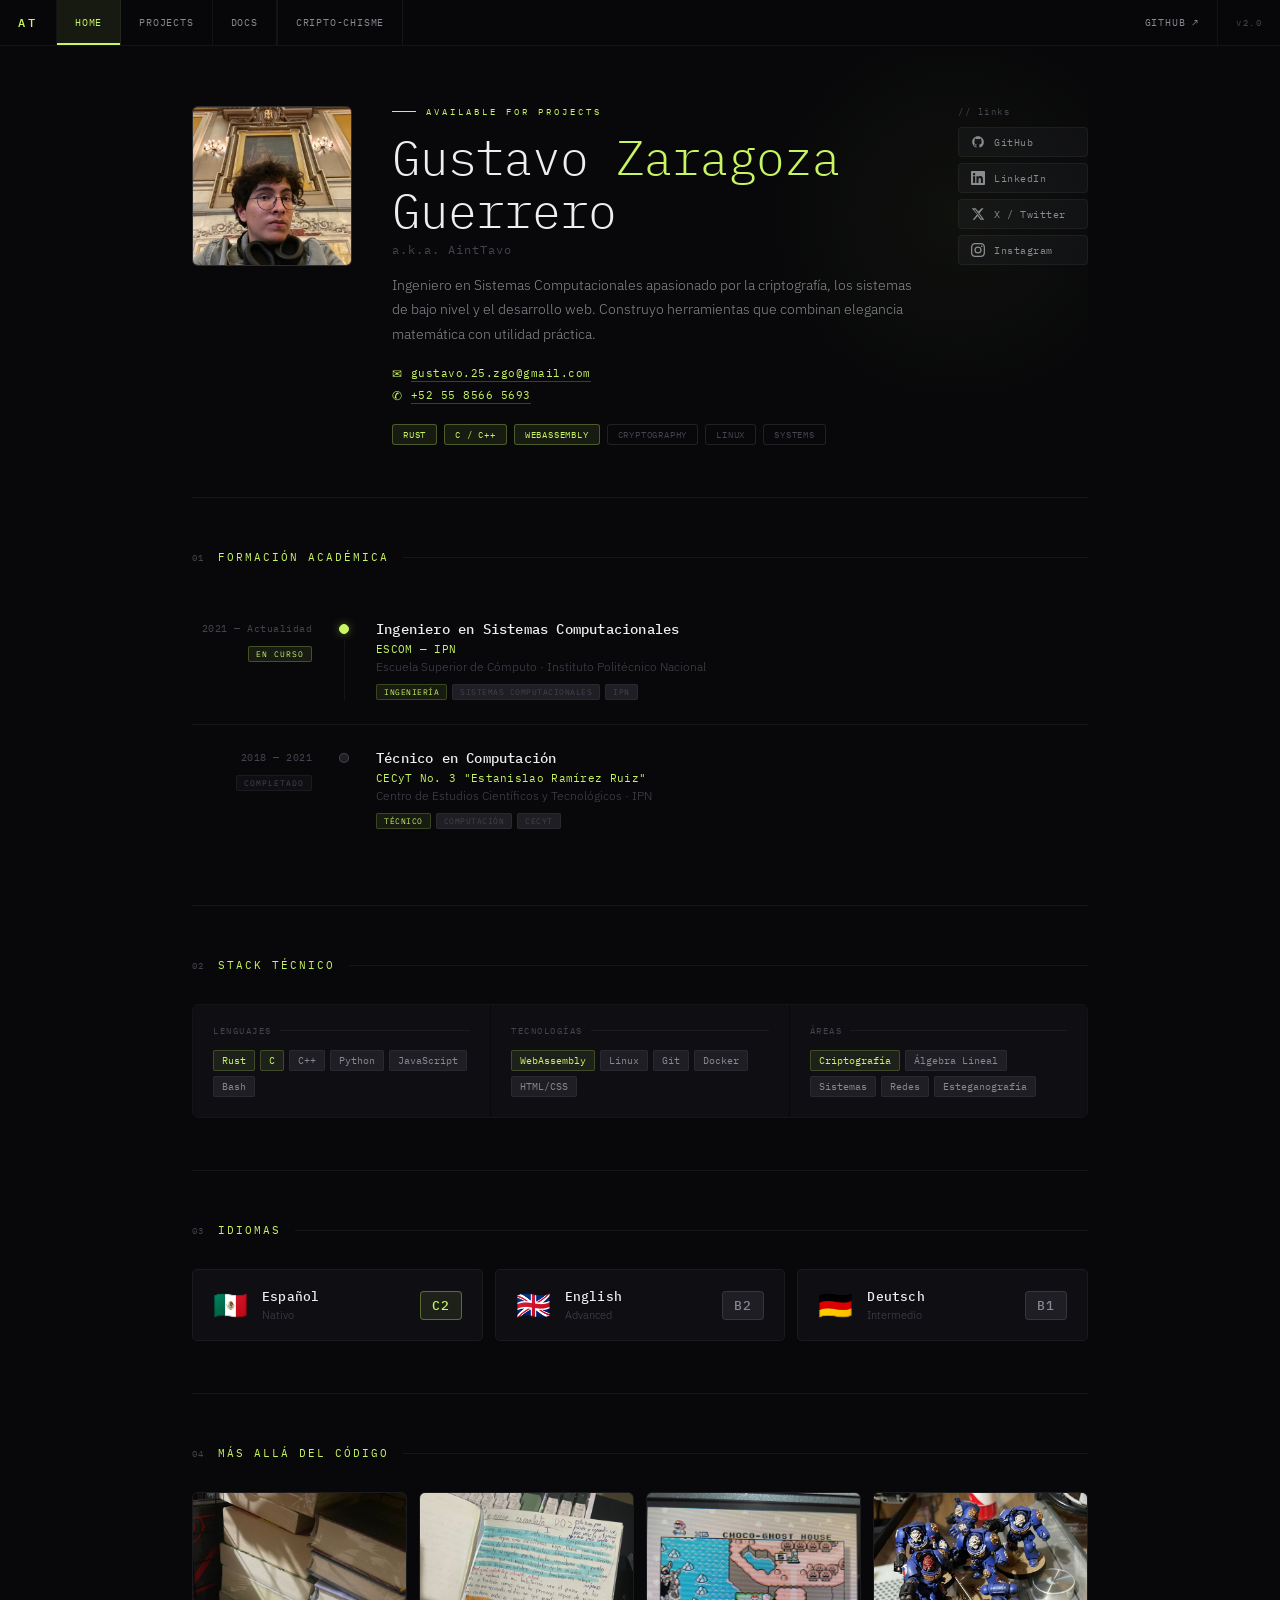
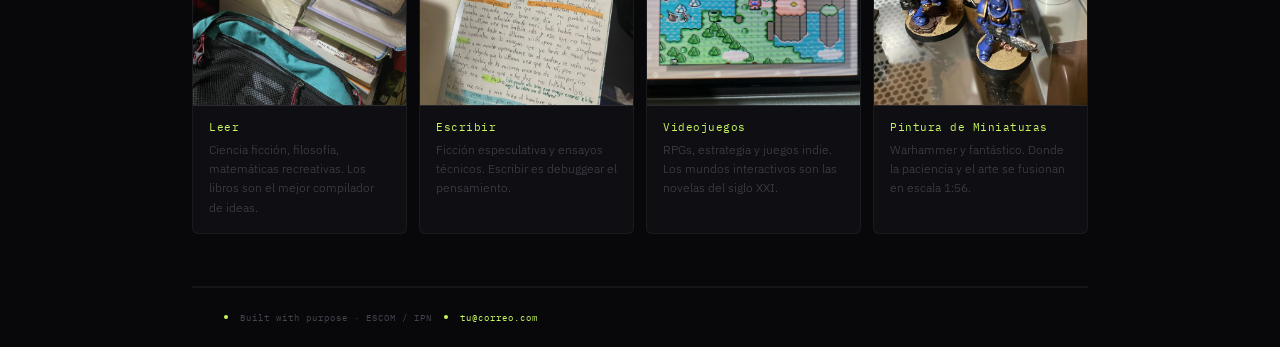
==== commit d1a6eda5: "corr: menu texts corrected" ====
--- a/index.html
+++ b/index.html
@@ -21,7 +21,7 @@
     <a class="nav-link" href="#">Docs</a>
   </nav>
   <!-- Charles Babbage bio tab -->
-  <a class="nav-link babbage-tab" href="#" onclick="showPage('babbage');return false;">Babbage</a>
+  <a class="nav-link babbage-tab" href="#" onclick="showPage('babbage');return false;">Cripto-chisme</a>
   <!-- Github link -->
   <a class="nav-link nav-gh" href="https://github.com/" target="_blank">GitHub ↗</a>
   <div class="nav-right">v2.0</div>
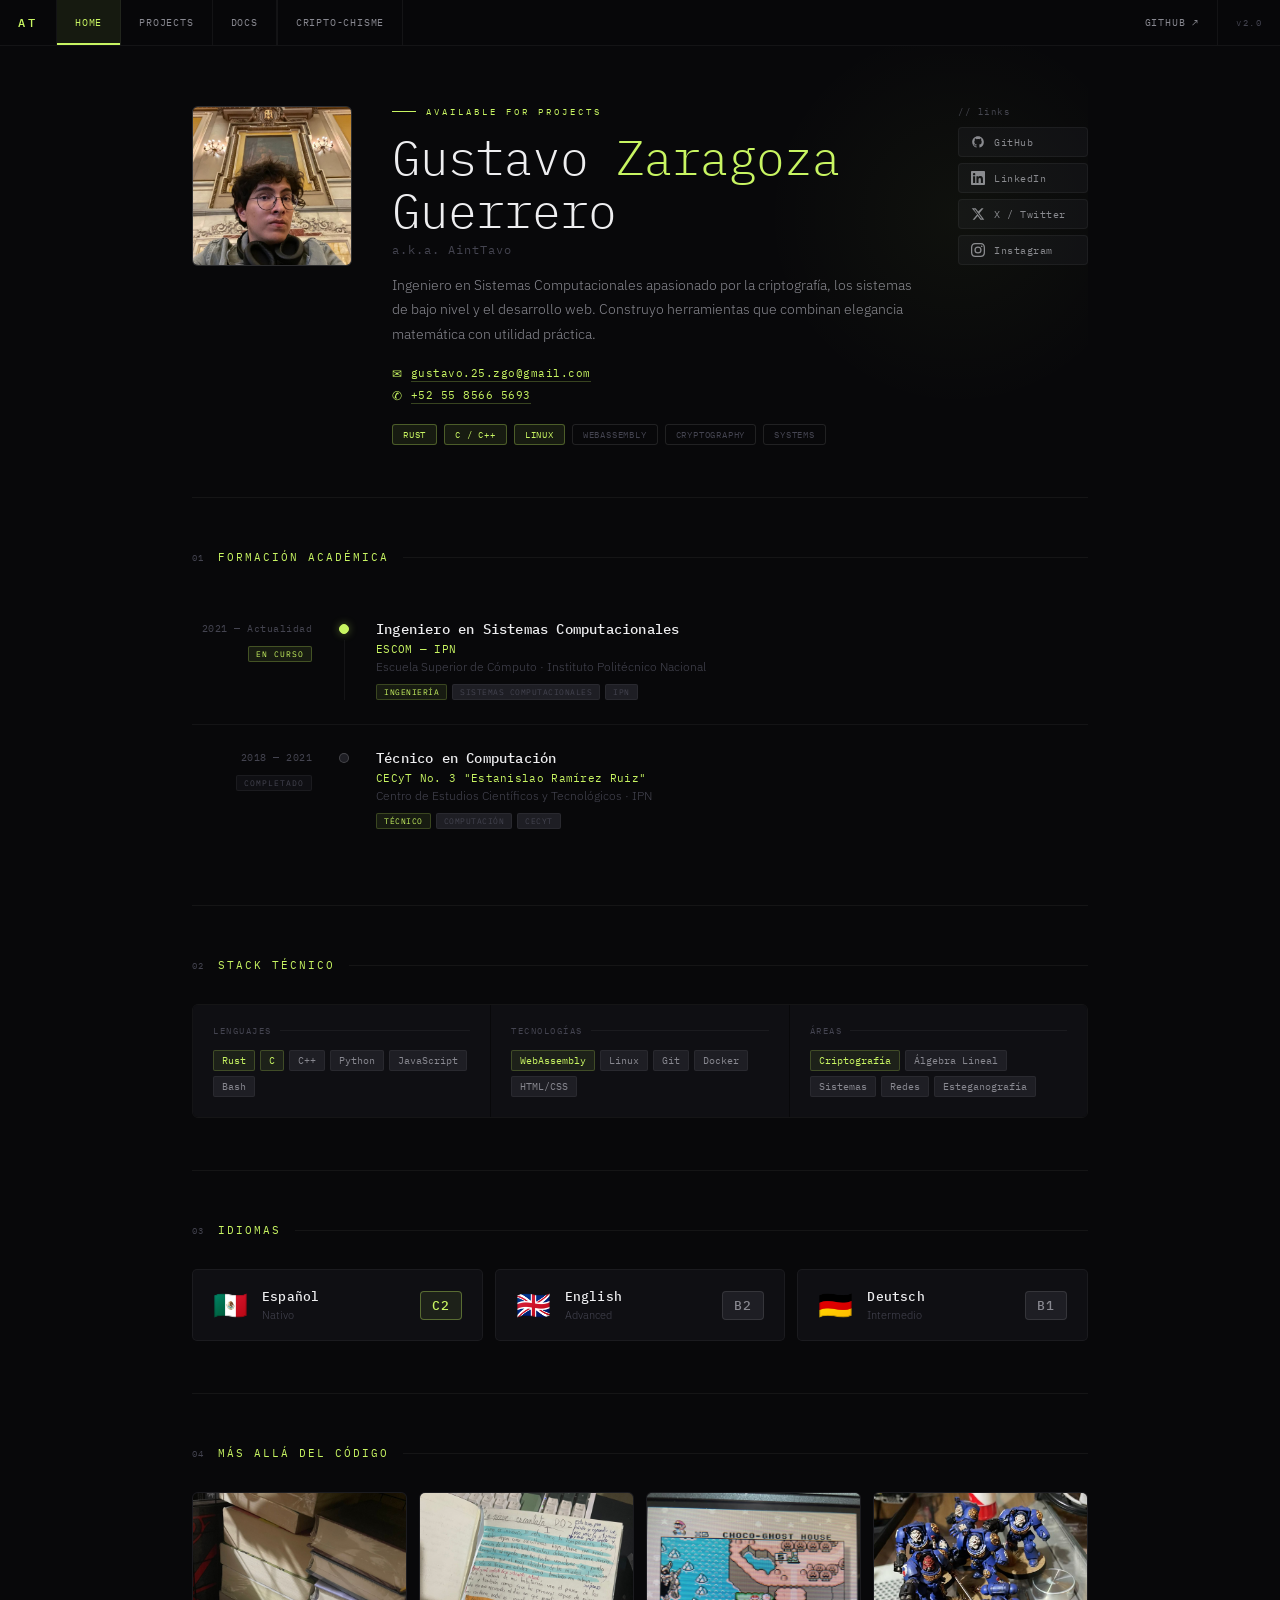
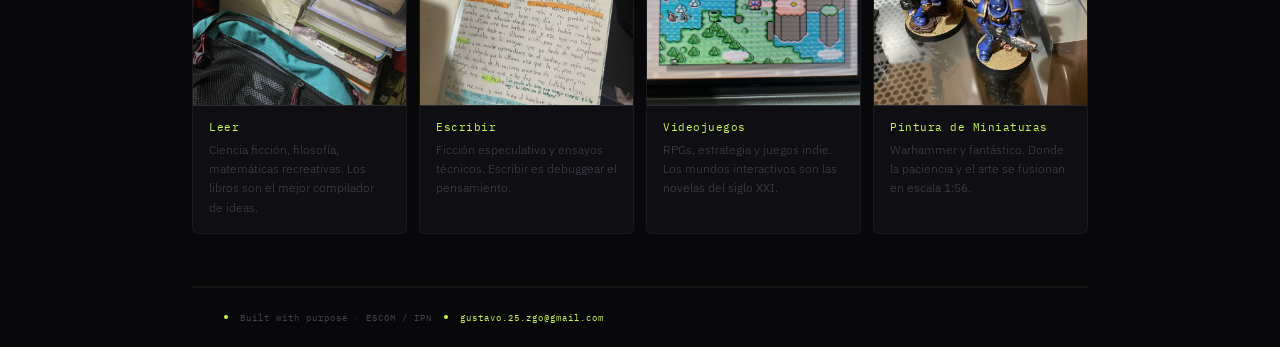
==== commit 1eb7d74d: "corr: Ajustado de botones" ====
--- a/index.html
+++ b/index.html
@@ -86,9 +86,9 @@
           <div class="hero-badges">
             <span class="badge hi">Rust</span>
             <span class="badge hi">C / C++</span>
-            <span class="badge hi">WebAssembly</span>
+            <span class="badge hi">Linux</span>
+            <span class="badge">WebAssembly</span>
             <span class="badge">Cryptography</span>
-            <span class="badge">Linux</span>
             <span class="badge">Systems</span>
           </div>
         </div>
@@ -310,7 +310,7 @@
       <div class="footer-dot"></div>
       <span>Built with purpose · ESCOM / IPN</span>
       <div class="footer-dot"></div>
-      <span style="color:var(--acc)">tu@correo.com</span>
+      <span style="color:var(--acc)">gustavo.25.zgo@gmail.com</span>
     </footer>
 
   </div>
@@ -365,7 +365,7 @@
         <div class="cv-icon-wrap">
           <img class="cv-logo" src="./docs/png/cv-logo.png" alt="RSA"
             onerror="this.style.display='none';this.nextElementSibling.style.display='flex'"/>
-          <div class="cv-logo-fallback">CV</div>
+          <div class="cv-logo-fallback">RSA</div>
         </div>
         <div class="cv-meta">
           <div class="cv-label">Llave personal en RSA</div>
